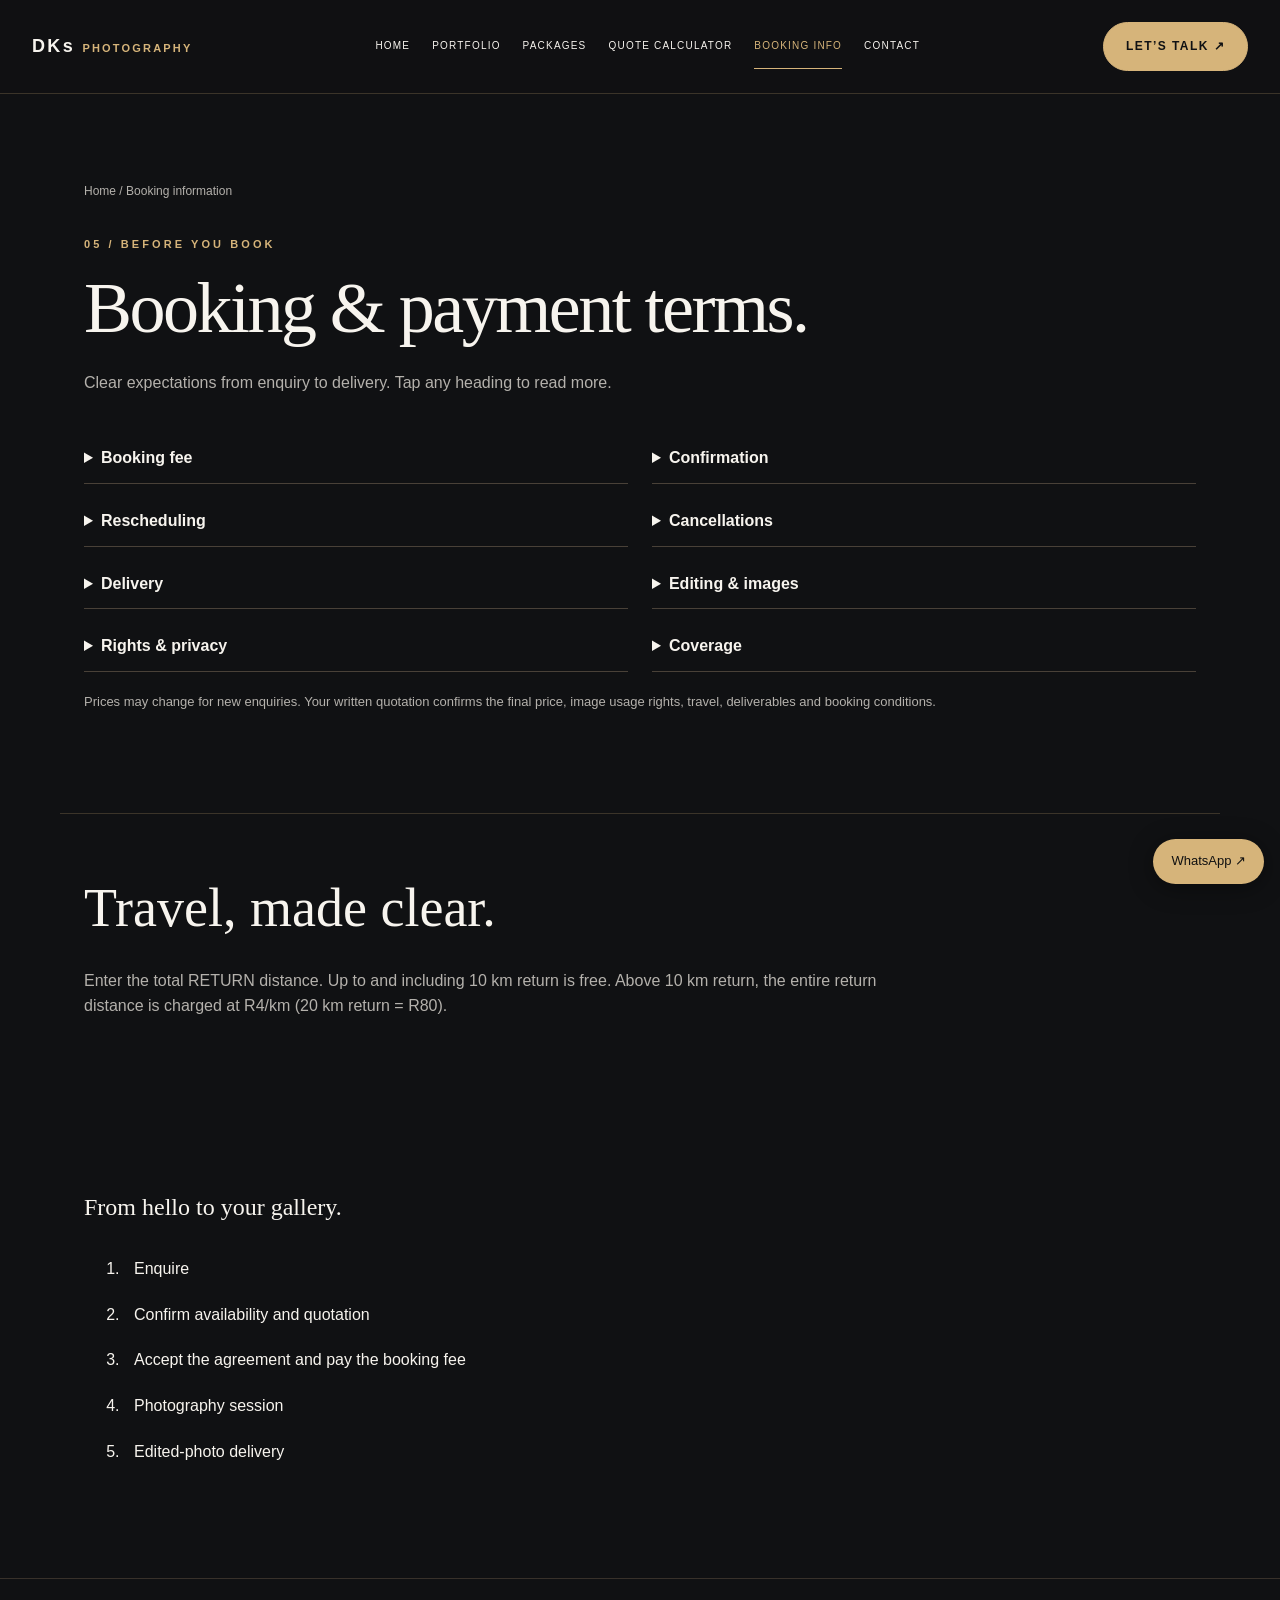
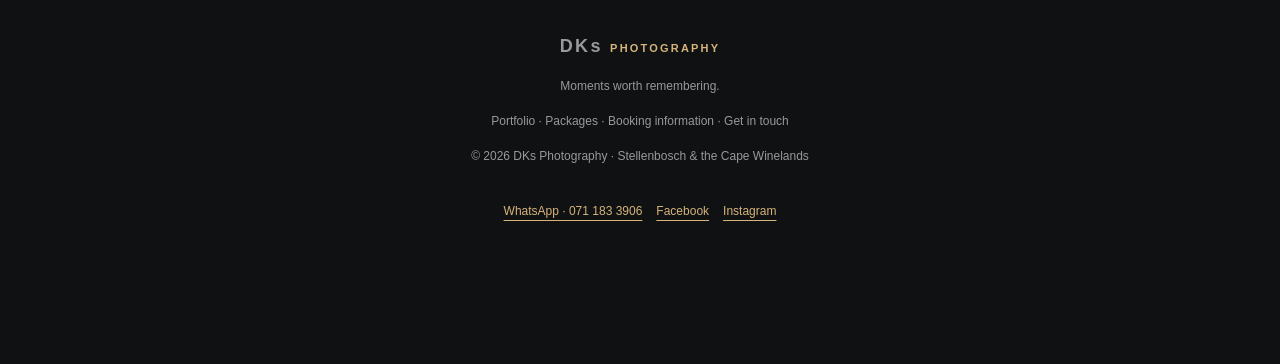
==== booking.html @ ce549bc9 "Refresh package selection and add themed contact calendar" ====
<!doctype html><html lang="en-ZA"><head><meta charset="utf-8"><meta name="viewport" content="width=device-width,initial-scale=1"><meta name="theme-color" content="#101113"><meta name="description" content="DKs Photography booking info — thoughtful event, wedding, portrait and brand photography in Stellenbosch and the Cape Winelands."><title>Booking info | DKs Photography</title><link rel="icon" href="assets/favicon.svg" type="image/svg+xml"><link rel="stylesheet" href="assets/styles.css?v=20261106-calendar"><script src="assets/config.js?v=20261106-calendar" defer></script><script src="assets/site.js?v=20261106-calendar" defer></script><link rel="canonical" href="https://wdominick920-del.github.io/Dks-fotos/booking.html"><meta property="og:url" content="https://wdominick920-del.github.io/Dks-fotos/booking.html"><meta property="og:type" content="website"><meta property="og:title" content="Booking info | DKs Photography"><meta property="og:description" content="DKs Photography booking info — thoughtful event, wedding, portrait and brand photography in Stellenbosch and the Cape Winelands."><meta property="og:image" content="https://wdominick920-del.github.io/Dks-fotos/assets/photo-47668818cc10.jpg"></head><body><a class="skip-link" href="#main">Skip to content</a><header><div class="nav"><a class="logo" href="index.html" aria-label="DKs Photography home">DKs <span>PHOTOGRAPHY</span></a><button aria-label="Toggle main navigation" class="menu-toggle" aria-expanded="false" aria-controls="primary-nav">Menu <span aria-hidden="true">☰</span></button><nav id="primary-nav" aria-label="Main navigation"><a href="index.html">Home</a><a href="portfolio.html">Portfolio</a><a href="packages.html">Packages</a><a href="quote.html">Quote calculator</a><a href="booking.html" aria-current="page">Booking info</a><a href="contact.html">Contact</a></nav><a class="btn nav-cta" href="contact.html">Let’s talk ↗</a></div></header><main id="main"><section class="wrap" data-view="terms" id="terms"><div class="page-breadcrumb"><a href="index.html">Home</a><span> / </span>Booking information</div><div class="section-heading"><div class="eyebrow">05 / Before you book</div><h1>Booking &amp; payment terms.</h1><p>Clear expectations from enquiry to delivery. Tap any heading to read more.</p></div><div class="terms"><details><summary>Booking fee</summary><p>30% reserves your date; the balance is due 48 hours before the session unless agreed otherwise.</p></details><details><summary>Confirmation</summary><p>Your booking is confirmed after the booking fee is received and the written agreement is accepted.</p></details><details><summary>Rescheduling</summary><p>One date change with at least seven days’ notice, subject to availability and unavoidable expenses.</p></details><details><summary>Cancellations</summary><p>Refunds and charges are handled under the agreement and applicable South African consumer law; no blanket non-refundable deposit.</p></details><details><summary>Delivery</summary><p>Standard sessions: approximately 5–7 working days. Weddings: approximately 3–5 weeks. Exact deadlines confirmed in writing.</p></details><details><summary>Editing &amp; images</summary><p>Professional colour/exposure correction and basic retouching included. RAW files and extensive alterations excluded unless agreed.</p></details><details><summary>Rights &amp; privacy</summary><p>Personal clients receive personal-use rights; business usage is limited to the agreed licence. Client images are published only with appropriate permission.</p></details><details><summary>Coverage</summary><p>Event and wedding image quantities are estimates. Overtime, extra locations, permits and special requirements may cost extra.</p></details></div><p class="note">Prices may change for new enquiries. Your written quotation confirms the final price, image usage rights, travel, deliverables and booking conditions.</p></section><section class="wrap travel-policy"><h2>Travel, made clear.</h2><p data-travel-policy>Enter the total RETURN distance. Up to and including 10 km return is free. Above 10 km return, the entire return distance is charged at R4/km (20 km return = R80).</p></section><section class="wrap"><h2>From hello to your gallery.</h2><ol class="booking-steps"><li>Enquire</li><li>Confirm availability and quotation</li><li>Accept the agreement and pay the booking fee</li><li>Photography session</li><li>Edited-photo delivery</li></ol></section></main><footer><a class="logo" href="index.html">DKs <span>PHOTOGRAPHY</span></a><p>Moments worth remembering.</p><div><a href="portfolio.html">Portfolio</a> · <a href="packages.html">Packages</a> · <a href="booking.html">Booking information</a> · <a href="contact.html">Get in touch</a></div><p>© 2026 DKs Photography · Stellenbosch &amp; the Cape Winelands</p><div class="social-links"><a href="https://wa.me/27711833906" target="_blank" rel="noopener noreferrer">WhatsApp · 071 183 3906</a><a href="https://www.facebook.com/profile.php?id=61596305489617" target="_blank" rel="noopener noreferrer">Facebook</a><a href="https://www.instagram.com/dks._.photography/" target="_blank" rel="noopener noreferrer">Instagram</a></div></footer><a class="floating-whatsapp" href="https://wa.me/27711833906?text=Hello%20DKs%20Photography%2C%20I%20would%20like%20to%20enquire%20about%20a%20shoot." target="_blank" rel="noopener noreferrer" aria-label="Prepare an enquiry in WhatsApp">WhatsApp ↗</a></body></html>
---- assets/styles.css ----
:root{--bg:#101113;--panel:#1a1b1e;--gold:#c9a66b;--muted:#aaa9a7;--white:#f7f4ee}*{box-sizing:border-box}html{scroll-behavior:smooth}body{margin:0;background:var(--bg);color:var(--white);font-family:Arial,Helvetica,sans-serif;line-height:1.6}a{color:inherit;text-decoration:none}header{position:sticky;top:0;z-index:9;background:#111113ed;border-bottom:1px solid #3b3429;backdrop-filter:blur(12px)}.nav{max-width:1160px;margin:auto;padding:16px 24px;display:flex;align-items:center;justify-content:space-between;gap:16px}.logo{font-weight:800;letter-spacing:.13em;font-size:19px}.logo span{color:var(--gold)}nav{display:flex;gap:22px;align-items:center}nav a{font-size:12px;text-transform:uppercase;letter-spacing:.12em}nav a:hover,.mini-cta:hover{color:var(--gold)}.btn{display:inline-block;background:var(--gold);color:#101113;padding:12px 22px;border-radius:2px;font-weight:700;font-size:12px;letter-spacing:.12em;text-transform:uppercase}.btn:hover{background:#e5c68e}.hero{min-height:680px;display:flex;align-items:end;background:linear-gradient(90deg,rgba(10,10,11,.94),rgba(10,10,11,.55) 58%,rgba(10,10,11,.14)),url('photo-47668818cc10.jpg') center/cover no-repeat}.hero-inner{max-width:1160px;width:100%;margin:auto;padding:100px 24px 95px}.eyebrow,.section-no{color:var(--gold);font-size:11px;font-weight:700;letter-spacing:.28em;text-transform:uppercase}.hero h1{font-size:clamp(48px,8vw,108px);line-height:.98;letter-spacing:-.045em;margin:20px 0}.hero h1 em{font-style:normal;color:var(--gold)}.hero p{max-width:500px;color:#e1dfda;font-size:17px}.hero-actions{display:flex;gap:12px;flex-wrap:wrap;margin-top:30px}.outline{border:1px solid #c9a66b;color:var(--white);background:transparent}.wrap{max-width:1160px;margin:auto;padding:95px 24px}.section-heading{max-width:750px;margin-bottom:38px}.section-heading h2{font-size:clamp(32px,5vw,58px);line-height:1.12;letter-spacing:-.03em;margin:12px 0}.section-heading p,.lead{color:var(--muted)}.about{display:grid;grid-template-columns:1fr 1fr;gap:50px;align-items:center}.about img{width:100%;height:430px;object-fit:cover}.photo-grid{display:grid;grid-template-columns:repeat(3,1fr);gap:18px}.photo{margin:0;position:relative;overflow:hidden;background:#222}.photo img{width:100%;height:300px;object-fit:cover;display:block;transition:transform .3s}.photo:hover img{transform:scale(1.035)}.photo figcaption{font-size:11px;letter-spacing:.13em;color:var(--gold);text-transform:uppercase;padding:12px 0}.photo-0{grid-column:span 2}.photo-0 img{height:420px}.photo-1 img{height:420px}.pricing-area{background:#171719}.pricing-grid{display:grid;grid-template-columns:repeat(2,minmax(0,1fr));gap:22px}.pricing-card{background:#101113;border:1px solid #3d372f;padding:30px;scroll-margin-top:100px}.pricing-card h3{font-size:25px;margin:10px 0}.pricing-card>p{color:var(--muted);font-size:14px;min-height:48px}.package{border-top:1px solid #353331;padding:13px 0;display:flex;align-items:center;justify-content:space-between;gap:14px}.package strong{font-size:14px}.package small{display:block;color:var(--muted);font-size:12px}.package span{color:var(--gold);font-weight:700;white-space:nowrap}.mini-cta{display:inline-block;margin-top:15px;color:var(--white);font-size:12px;text-transform:uppercase;letter-spacing:.12em}.addon-grid{display:grid;grid-template-columns:1fr 1fr;gap:0 32px}.addon{padding:15px 0;border-bottom:1px solid #393632;display:flex;justify-content:space-between;gap:15px}.addon b{color:var(--gold);white-space:nowrap}.note{color:var(--muted);font-size:13px;margin-top:20px}.terms{display:grid;grid-template-columns:1fr 1fr;gap:12px 24px}details{border-bottom:1px solid #494138;padding:12px 0}summary{cursor:pointer;font-weight:700}details p{color:var(--muted);font-size:14px;margin:12px 0}.contact{background:linear-gradient(130deg,#242018,#111113);border-top:1px solid #4c402f;text-align:center}.contact h2{font-size:clamp(36px,6vw,70px);line-height:1.1}.contact-links{display:flex;justify-content:center;gap:14px;flex-wrap:wrap;margin-top:28px}footer{border-top:1px solid #38312a;padding:24px;text-align:center;color:#999;font-size:12px}.quicknav{display:flex;flex-wrap:wrap;gap:10px;margin:20px 0 34px}.quicknav a{border:1px solid #5a4b37;color:#ded4c4;font-size:12px;padding:8px 12px}.quicknav a:hover{background:#4b3922}@media(max-width:750px){.nav{padding:12px 16px}.nav nav{gap:12px}.nav nav a:nth-child(2){display:none}.nav .btn{padding:10px;font-size:10px}.hero{min-height:570px;background-position:60% center}.hero-inner{padding:70px 20px}.wrap{padding:65px 20px}.about,.pricing-grid,.terms,.addon-grid{grid-template-columns:1fr}.about img{height:300px}.photo-grid{grid-template-columns:1fr 1fr;gap:10px}.photo-0{grid-column:span 2}.photo img,.photo-0 img,.photo-1 img{height:230px}.pricing-card{padding:22px}.package strong{font-size:13px}.package small{font-size:11px}}@media print{header,.hero-actions,.quicknav,.mini-cta{display:none}body{background:white;color:black}.pricing-card{break-inside:avoid;border:1px solid #ccc}.pricing-area{background:white}.package span{color:#85622b}}

.quote-panel{background:#1a1b1e;border:1px solid #574831;border-radius:10px;padding:clamp(18px,4vw,36px);margin:20px 0}.quote-grid{display:grid;grid-template-columns:repeat(2,minmax(0,1fr));gap:18px}.quote-field{display:flex;flex-direction:column;gap:7px}.quote-field label{font-size:12px;letter-spacing:.08em;text-transform:uppercase;color:#d8c39e}.quote-field select,.quote-field input{width:100%;padding:13px;background:#101113;border:1px solid #64563f;border-radius:5px;color:#fff;font:inherit}.quote-field select:focus,.quote-field input:focus{outline:2px solid #c9a66b}.quote-field option{background:#101113}.quote-field small{color:#aaa9a7}.quote-full{grid-column:1/-1}.quote-checks{display:grid;grid-template-columns:repeat(2,minmax(0,1fr));gap:12px}.quote-checks label{display:flex;align-items:center;gap:9px;color:#eee;font-size:14px}.quote-checks input{accent-color:#c9a66b}.quote-result{border-top:1px solid #574831;margin-top:24px;padding-top:20px}.quote-line{display:flex;justify-content:space-between;gap:15px;margin:8px 0}.quote-total{display:flex;justify-content:space-between;gap:15px;font-size:clamp(22px,4vw,32px);color:#c9a66b;font-weight:800;border-top:1px solid #574831;padding-top:15px;margin-top:15px}.quote-actions{display:flex;gap:12px;flex-wrap:wrap;margin-top:18px}.quote-actions button{cursor:pointer;border:1px solid #c9a66b;padding:12px 20px;background:#c9a66b;color:#111;font-weight:700}.quote-actions button.secondary{background:transparent;color:#c9a66b}.quote-disclaimer{font-size:12px;color:#aaa9a7;margin-top:14px}@media(max-width:650px){.quote-grid,.quote-checks{grid-template-columns:1fr}}

/* Refined quote builder */
.quote-panel{background:transparent;border:0;padding:0;max-width:none}.quote-intro{margin-bottom:24px}.quote-intro h3{font-size:clamp(23px,3vw,34px);margin:5px 0}.quote-intro p{color:var(--muted);margin:0}.step-label{color:var(--gold);font-size:11px;font-weight:700;letter-spacing:.19em}.quote-modern{display:grid;grid-template-columns:minmax(0,1.35fr) minmax(300px,.85fr);gap:24px;align-items:start}.quote-controls{display:grid;gap:18px}.quote-step,.quote-summary{border:1px solid #49402f;background:#1a1b1e;border-radius:16px;padding:25px}.step-heading{display:flex;gap:15px;align-items:flex-start;margin-bottom:20px}.step-num{display:grid;place-items:center;background:#332b20;border:1px solid #756044;color:#e6c58b;border-radius:50%;width:37px;height:37px;flex-shrink:0;font-weight:700;font-size:13px}.step-heading h3,.summary-head h3{font-size:20px;margin:0 0 3px}.step-heading p,.summary-head p{color:var(--muted);font-size:13px;margin:0}.quote-step .quote-field{margin:0 0 15px}.quote-step .quote-field:last-child{margin-bottom:0}.quote-field label{display:block;font-weight:600;font-size:13px;margin-bottom:7px}.quote-step select,.quote-step input[type=number]{width:100%;min-height:48px;border:1px solid #625540;border-radius:9px;background:#101113;color:#f7f4ee;padding:12px 14px;font:inherit}.quote-step select:focus,.quote-step input:focus{outline:2px solid var(--gold);outline-offset:2px}.package-detail{padding:12px 15px;background:#26241f;border-radius:9px;color:#dfd2bb;font-size:13px}.quote-checks{display:grid;gap:10px;margin-top:10px}.quote-checks label{display:flex;gap:12px;align-items:center;background:#242426;border:1px solid #393735;border-radius:10px;padding:12px;cursor:pointer}.quote-checks input{accent-color:#c9a66b;width:18px;height:18px;flex-shrink:0}.quote-checks b{display:block;font-size:13px;font-weight:600}.quote-checks small{display:block;color:#c9a66b;font-size:12px}.distance-input{position:relative}.distance-input input{padding-right:95px!important}.distance-input span{position:absolute;right:14px;top:50%;transform:translateY(-50%);font-size:12px;color:#d1c2aa}.quote-field small{display:block;color:var(--muted);font-size:12px;margin-top:8px}.travel-preview{display:flex;justify-content:space-between;gap:12px;padding:14px;border:1px solid #4b422f;background:#25231e;border-radius:10px}.travel-preview strong{color:#e6c58b}.quote-summary{position:sticky;top:90px}.summary-head{margin-bottom:20px}.quote-summary #qbreakdown{border-bottom:1px solid #4a4236;padding-bottom:14px}.quote-summary .quote-line{display:flex;justify-content:space-between;gap:12px;align-items:baseline;padding:9px 0;font-size:13px}.quote-summary .quote-line span{color:#d0cbc3}.quote-summary .quote-line strong{white-space:nowrap}.quote-summary .quote-total{display:flex;align-items:center;justify-content:space-between;gap:10px;padding:19px 0 12px;border-bottom:1px solid #4a4236}.quote-total strong{color:#e6c58b;font-size:25px}.quote-actions{display:grid;gap:10px;margin-top:22px}.quote-actions button{width:100%;min-height:44px;border-radius:8px;cursor:pointer}.quote-disclaimer{font-size:11px;color:var(--muted);line-height:1.6;margin-top:16px}#calculator [hidden]{display:none!important}@media(max-width:850px){.quote-modern{grid-template-columns:1fr}.quote-summary{position:static}.quote-step,.quote-summary{padding:19px}}@media(max-width:480px){.quote-total strong{font-size:21px}}
/* Shared multi-page design */
:root{--gold:#d6b47a;--muted:#b4b1ac}body{font-family:Arial,Helvetica,sans-serif}h1,h2{font-family:Georgia,'Times New Roman',serif;font-weight:400}.section-heading h1,.contact-page h1{font-size:clamp(40px,6vw,72px);line-height:1.08;letter-spacing:-.035em;margin:16px 0 22px}a,button,input,select,textarea{touch-action:manipulation}a:focus-visible,button:focus-visible,summary:focus-visible{outline:2px solid var(--gold);outline-offset:6px}.nav{max-width:1360px;padding:22px 32px}.logo{font-size:18px;white-space:nowrap}.logo span{font-size:11px;letter-spacing:.2em}nav{gap:22px}nav a{font-size:10px;padding:9px 0;border-bottom:1px solid transparent}nav a[aria-current=page]{color:var(--gold);border-color:var(--gold)}.btn{border:1px solid var(--gold);border-radius:4px;padding:14px 22px;cursor:pointer;transition:background .2s,transform .2s}.btn:hover{transform:translateY(-2px)}.hero{min-height:710px}.hero h1{font-weight:400;line-height:1.04;font-size:clamp(54px,8vw,108px)}.hero h1 em{font-style:italic}.hero p{line-height:1.8}.wrap{padding-top:88px;padding-bottom:88px}.about h2,.landing-links h2{font-size:clamp(32px,4vw,48px);line-height:1.15}.about img{border-radius:4px}.landing-grid{display:grid;grid-template-columns:repeat(3,1fr);gap:18px;margin-top:32px}.landing-card{display:flex;flex-direction:column;padding:28px;background:#191a1c;border:1px solid #3d372e;border-radius:6px;min-height:220px;transition:border-color .2s,transform .2s}.landing-card:hover{border-color:var(--gold);transform:translateY(-4px)}.landing-card h3{font-size:21px;font-weight:400}.landing-card p{color:var(--muted);font-size:14px}.card-arrow{margin-top:auto}.card-number,.card-arrow{color:var(--gold);font-size:12px}.landing-links>p{color:var(--muted)}.page-breadcrumb{max-width:1112px;margin:auto;padding:26px 24px 0;color:var(--muted);font-size:12px}.wrap>.page-breadcrumb{padding:0;margin-bottom:35px}.pricing-card{border-radius:6px}.photo{background:transparent}.photo img{border-radius:4px}.photo figcaption{padding:16px 0 24px}.contact-layout{display:grid;grid-template-columns:.8fr 1.2fr;gap:70px}.contact-details h2{font-size:36px;line-height:1.2;margin-top:0}.contact-details p{color:var(--muted)}.contact-details>a{display:block;color:var(--gold);margin:20px 0;overflow-wrap:anywhere}.contact-details img{width:100%;height:240px;object-fit:cover;border-radius:5px;margin-top:20px}.form-grid{display:grid;grid-template-columns:1fr 1fr;gap:22px}.full{grid-column:1/-1}form label{display:block;font-size:13px;margin-bottom:9px;color:#e8dfd0}form input,form select,form textarea{width:100%;padding:14px;background:#191a1d;color:var(--white);border:1px solid #51493d;border-radius:5px;font:inherit}form textarea{resize:vertical;min-height:150px}form input:focus,form select:focus,form textarea:focus{outline:2px solid var(--gold);outline-offset:2px}.consent{display:flex;gap:12px;align-items:flex-start;margin:25px 0;color:var(--muted);line-height:1.6}.consent input{width:18px;height:18px;flex-shrink:0;accent-color:var(--gold);margin:3px 0}#form-status,#email-fallback{color:var(--gold)}footer{padding:50px 24px;line-height:1.9}footer a:hover{color:var(--gold)}.skip-link{position:fixed;top:-100px;left:16px;background:var(--gold);color:#111;padding:12px;z-index:99}.skip-link:focus{top:12px}.menu-toggle{display:none}html{scroll-padding-top:110px}.quote-summary{top:115px}
@media(max-width:1000px){.nav{padding:18px 24px;flex-wrap:wrap}.menu-toggle{display:block;margin-left:auto;background:transparent;color:var(--white);border:1px solid #625540;padding:10px 14px;border-radius:4px;font:inherit}.nav-cta{display:none}#primary-nav{display:flex;width:100%;order:3;flex-wrap:wrap;padding-top:12px;gap:12px 24px}body.has-js #primary-nav{display:none}body.has-js #primary-nav.is-open{display:flex}.nav nav a:nth-child(2){display:block}.nav nav a{font-size:12px}.contact-layout{gap:32px}.landing-grid{grid-template-columns:repeat(2,1fr)}}
@media(max-width:650px){.wrap{padding:55px 22px}.hero{min-height:620px}.hero-inner{padding:85px 22px}.hero h1{font-size:62px}.landing-grid,.contact-layout,.form-grid{grid-template-columns:1fr}.full{grid-column:auto}.contact-details img{height:220px}.contact-layout{gap:38px}.logo{font-size:17px}.logo span{font-size:9px}.nav{padding:15px 20px}.photo-grid{grid-template-columns:1fr}.photo-0{grid-column:auto}.photo img,.photo-0 img,.photo-1 img{height:310px}.quote-summary{position:static}.hero-actions .btn{padding:13px 16px}.package{align-items:flex-start}.package small{max-width:200px}.contact-page h1{font-size:52px}}
@media(prefers-reduced-motion:reduce){html{scroll-behavior:auto}*,*::before,*::after{transition:none!important}}
/* Client feedback, expanded portfolio and accessible handoffs */
[hidden]{display:none!important}.behind-lens{border-bottom:1px solid #51442f}.behind-lens h2,.review-invite h2,.travel-policy h2{font-size:clamp(32px,5vw,54px);margin:16px 0}.intro-copy{max-width:790px;font-size:18px;line-height:1.9;color:#d5d0c7}.action-row,.social-links{display:flex;flex-wrap:wrap;gap:14px;align-items:center;margin-top:22px}.social-links{justify-content:center}.contact-details .social-links{justify-content:flex-start}.social-links a,.package-enquiry,#quote-drafts a{display:inline-flex;align-items:center;min-height:44px;color:var(--gold);text-decoration:underline;text-underline-offset:5px}.floating-whatsapp{position:fixed;bottom:16px;right:16px;z-index:8;background:#d6b47a;color:#111;padding:12px 18px;border-radius:30px;font-size:13px;box-shadow:0 4px 24px #0006}body{padding-bottom:80px}footer{padding-bottom:50px}.featured-grid{display:grid;grid-template-columns:repeat(3,minmax(0,1fr));gap:20px}.featured-grid .photo{grid-column:auto}.featured-grid img{height:260px;width:100%;object-fit:cover}.photo-open{display:block;width:100%;padding:0;border:0;background:transparent;cursor:zoom-in;color:inherit}.photo-viewer{width:min(1100px,94vw);max-height:94dvh;background:#171719;color:var(--white);border:1px solid #8c734c;border-radius:10px;padding:20px}.photo-viewer::backdrop{background:#000d}.photo-viewer img{display:block;width:100%;height:65dvh;object-fit:contain;margin-top:12px}.photo-viewer button{min-height:44px;background:#d6b47a;color:#111;border:0;border-radius:4px;padding:10px 18px;font:inherit;cursor:pointer}.photo-viewer p{margin:12px 0}.rating{padding:20px;border:1px solid #625540;margin:24px 0;display:flex;flex-wrap:wrap;gap:16px}.rating legend{padding:0 8px}.rating label{display:flex;align-items:center;gap:8px;min-height:44px;margin:0}.rating input{width:20px;height:20px;accent-color:var(--gold)}.rating label span[aria-hidden]{color:var(--gold)}.review-page form{max-width:850px}.review-page input:disabled{opacity:.5}form input,form select,form textarea{font-size:16px;min-width:0}form label{line-height:1.6}.package-enquiry{font-size:13px}.package{flex-wrap:wrap}.booking-steps li{padding:10px}.travel-policy{padding-top:35px;padding-bottom:45px;border-top:1px solid #3b3429}.travel-policy p{max-width:800px;color:var(--muted)}#quote-drafts a{display:block}nav a{min-height:44px;display:inline-flex;align-items:center}.photo-viewer:focus-visible{outline:2px solid var(--gold)}
@media(max-width:650px){.featured-grid{grid-template-columns:1fr}.featured-grid img{height:auto;max-height:320px}.intro-copy{font-size:16px}.rating{display:grid;gap:5px}.photo-viewer{padding:12px}.photo-viewer img{height:55dvh}.action-row .btn{max-width:100%;white-space:normal}.quote-total{flex-wrap:wrap}.form-grid>*{min-width:0}.hero h1{font-size:clamp(42px,12vw,62px)}.floating-whatsapp{bottom:12px;right:12px}}
/* On narrow screens the shortcut stays in the document flow, clear of content. */
@media(max-width:1279px){.floating-whatsapp{position:static;display:table;width:max-content;margin:16px 16px 16px auto}body{padding-bottom:0}}

.behind-lens h1{font-size:clamp(40px,6vw,72px);line-height:1.08;margin:16px 0 30px}

.personal-instagram{max-width:790px;margin-top:28px;color:var(--muted);line-height:1.8}.personal-instagram a{color:var(--gold);text-decoration:underline;text-underline-offset:4px;display:inline-block;min-height:44px;padding:8px 0;overflow-wrap:anywhere}.sr-only{position:absolute;width:1px;height:1px;padding:0;margin:-1px;overflow:hidden;clip:rect(0,0,0,0);white-space:nowrap;border:0}
/* One place to compare packages and customise an estimate. */
#calculator .section-heading{max-width:850px}#calculator .quote-modern{grid-template-columns:minmax(0,1.6fr) minmax(310px,1fr);gap:28px}#calculator .quote-step{padding:28px}.package-picker{display:grid;grid-template-columns:repeat(2,minmax(0,1fr));gap:14px;margin:22px 0}.package-option{display:flex;flex-direction:column;align-items:flex-start;text-align:left;gap:10px;border:1px solid #5b5142;border-radius:12px;padding:22px 18px;background:#131416;color:var(--white);cursor:pointer;font:inherit;min-height:210px;transition:border-color .15s,background .15s}.package-option:hover{border-color:var(--gold);background:#24211c}.package-option[aria-pressed=true]{border:2px solid var(--gold);padding:21px 17px;background:linear-gradient(140deg,#30291f,#1c1b19)}.package-name{font-size:17px;font-weight:600}.package-price{font-family:Georgia,serif;font-size:29px;font-weight:400;color:var(--gold)}.package-coverage{font-size:13px;line-height:1.6;color:#c6c1b7}.package-select-label{margin-top:auto;font-size:12px;letter-spacing:.03em;color:var(--gold);padding-top:9px}.service-description{color:var(--muted);font-size:14px;line-height:1.7;margin:12px 0 0}.has-js .package-select{display:none}.quote-actions>a.btn{text-align:center;line-height:1.6;text-decoration:none;white-space:normal}#quote-drafts{display:grid;gap:8px}#quote-drafts a{white-space:normal;line-height:1.6}.enquiry-estimate{padding:24px;border:1px solid #77603f;border-radius:12px;background:#211e19;margin-bottom:28px}.enquiry-estimate h2{font-size:28px;line-height:1.2;margin:12px 0 20px}.enquiry-estimate textarea{background:#141516;line-height:1.75;font-size:14px;min-height:260px}.enquiry-estimate a{display:inline-flex;align-items:center;min-height:44px;margin-top:12px;color:var(--gold);text-decoration:underline}.enquiry-estimate label{font-size:13px}#qcategory{font-size:16px}#calculator .quote-summary{top:115px}.quote-summary .summary-head h3{font-family:Georgia,serif;font-weight:400;font-size:28px}.package-option:focus-visible{outline:3px solid #fff;outline-offset:4px}
@media(max-width:1000px){#calculator .quote-modern{grid-template-columns:1fr}#calculator .quote-summary{position:static}#calculator .quote-step{padding:22px}.package-picker{grid-template-columns:repeat(2,minmax(0,1fr))}}
@media(max-width:430px){.package-picker{grid-template-columns:1fr}.package-option{min-height:185px}.package-price{font-size:32px}#calculator .quote-step{padding:18px}.enquiry-estimate{padding:18px}.enquiry-estimate textarea{font-size:16px}.quote-summary .quote-total{font-size:23px}}

.enquiry-estimate textarea{font-size:16px}#service:disabled{opacity:1;color:var(--white);background:#25221d;cursor:default}

.builder-step-link{display:inline-flex;min-height:44px;align-items:center;margin-top:16px;color:var(--gold);font-size:13px;text-decoration:underline;text-underline-offset:4px}
/* Softer, separate package catalogue and quote studio. */
.btn{border-radius:999px}.pricing-card,.quote-step,.quote-summary{border-radius:26px!important}.pricing-card{background:linear-gradient(145deg,#1d1d1f,#151517);border-color:#514534;padding:32px}.catalogue-services{gap:28px}.catalogue-package{background:#141517;border:1px solid #403a31;border-radius:18px;padding:18px;margin:14px 0}.catalogue-package .package{border:0;padding:0 0 16px}.catalogue-package .btn{font-size:10px;padding:10px 16px;min-height:42px;letter-spacing:.07em}.quicknav{gap:10px}.quicknav a{border-radius:999px;padding:12px 18px;min-height:44px;background:#211e19;border-color:#5c4c35}.quicknav a:hover{background:#423421}.pricing-card h3{font-family:Georgia,serif;font-weight:400;font-size:29px}.pricing-card>p{line-height:1.8}.pricing-area{background:radial-gradient(ellipse at top,#29221944,transparent 65%),#101113}.quote-step,.quote-summary{box-shadow:0 16px 50px #0002}#calculator .quote-step{background:linear-gradient(145deg,#202022,#18191b)}.package-option{border-radius:20px;background:#151618;min-height:195px}.package-option[aria-pressed=true]{background:linear-gradient(135deg,#3a3022,#211f1c);box-shadow:0 0 0 3px #d6b47a0a}.choice-group{border:0;padding:0;margin:0;min-width:0;display:flex;flex-wrap:wrap;gap:10px}.choice-group legend{font-size:13px;color:#e0c695;font-weight:600;margin-bottom:14px}.choice-pill{display:flex;align-items:center;gap:9px;padding:13px 16px;border:1px solid #514b40;border-radius:999px;background:#151618;color:#d4cec3;min-height:48px;font-size:14px!important;line-height:1.5;cursor:pointer;margin:0!important;transition:background .18s,border-color .18s,box-shadow .18s}.choice-pill input{width:17px!important;height:17px;min-height:0;padding:0;flex-shrink:0;accent-color:var(--gold);margin:0}.choice-pill.is-selected{border-color:var(--gold);background:#3a3022;color:#f7e4c5;box-shadow:0 0 0 2px #d6b47a12}.choice-pill:focus-within{outline:2px solid #f3dfb5;outline-offset:3px}.choice-pill:hover{border-color:#bc995e;background:#29251e}.service-choices{gap:10px;margin:8px 0 14px}.service-choices .choice-pill{border-radius:18px;flex:1 1 145px}.extra-choices .choice-pill{font-size:13px!important}.quote-step select,.quote-step input[type=number],.package-detail,.travel-preview{border-radius:16px!important}.quote-checks label{border-radius:18px;border-color:#4f483c;padding:16px}.quote-checks label:has(input:checked){border-color:var(--gold);background:#30291f}.quote-actions button,.quote-actions>a{border-radius:999px!important;min-height:48px}.quote-actions button{padding:13px 18px}.enquiry-estimate{border-radius:24px}.enquiry-estimate textarea{border-radius:16px}form input,form select,form textarea{border-radius:14px}.package-picker{margin-top:22px}.service-description{margin-top:18px}
@media(max-width:650px){.catalogue-services{grid-template-columns:1fr}.pricing-card{padding:24px}.catalogue-package{padding:16px}.service-choices .choice-pill{flex:1 1 120px;font-size:13px!important;padding:12px}.extra-choices .choice-pill{flex:1 1 120px;border-radius:16px}.quote-step,.quote-summary{border-radius:24px!important}.package-option{min-height:180px}.quicknav{gap:8px}.quicknav a{padding:10px 14px}.catalogue-package .package strong{font-size:15px}.catalogue-package .package small{font-size:12px}}
@media(prefers-reduced-motion:reduce){.choice-pill{transition:none}}
.quote-step .choice-pill{display:flex;align-items:center;text-transform:none;letter-spacing:normal;font-weight:400;line-height:1.5;margin:0!important}.quote-step .choice-pill span{min-width:0}.quote-step .choice-pill input{display:block;margin:0;appearance:auto;background:transparent;border:0;box-shadow:none;padding:0}.catalogue-services{align-items:start}
/* A themed calendar with a native date-input fallback. */
input[type=date]{color-scheme:dark}.date-trigger{width:100%;display:flex;align-items:center;justify-content:space-between;gap:14px;padding:14px 16px;min-height:52px;border:1px solid #51493d;border-radius:16px;background:#191a1d;color:var(--white);font:inherit;font-size:16px;text-align:left;cursor:pointer}.date-trigger>span:last-child{color:var(--gold);font-size:24px}.date-trigger:hover{border-color:var(--gold)}.calendar-dialog{width:min(420px,calc(100vw - 28px));max-height:calc(100dvh - 28px);overflow:auto;padding:26px;border:1px solid #826a44;border-radius:28px;background:linear-gradient(145deg,#25221c,#161719 70%);color:var(--white);box-shadow:0 30px 100px #0008}.calendar-dialog::backdrop{background:#000b;backdrop-filter:blur(5px)}.calendar-top{display:flex;align-items:start;justify-content:space-between;gap:12px}.calendar-top h2{font-size:30px;line-height:1.2;margin:10px 0 22px}.calendar-dialog button{cursor:pointer;font:inherit}.calendar-close,.calendar-nav button{display:grid;place-items:center;border:1px solid #63543e;background:#28241e;color:var(--gold);width:44px;height:44px;flex-shrink:0;border-radius:50%;font-size:25px!important}.calendar-nav{display:flex;align-items:center;justify-content:space-between;gap:12px;margin-bottom:18px}.calendar-nav p{font-size:17px;font-weight:600;text-align:center;margin:0}.calendar-row{display:grid;grid-template-columns:repeat(7,minmax(0,1fr));gap:4px;margin-bottom:4px}.calendar-row>[role=columnheader]{text-align:center;font-size:11px;color:#d5bb91;padding:10px 0}.calendar-row button{width:100%;aspect-ratio:1;min-height:40px;border:1px solid transparent;border-radius:50%;background:transparent;color:#eee6d9;font-size:15px}.calendar-row button:hover{border-color:var(--gold);background:#433724}.calendar-row button.is-today{border-color:#a58a5e}.calendar-row button.is-selected{background:var(--gold);color:#151515;font-weight:700}.calendar-dialog button:focus-visible,.date-trigger:focus-visible{outline:2px solid #f3dab0;outline-offset:3px}.calendar-dialog #calendar-help{color:var(--muted);font-size:12px;line-height:1.7;margin:18px 0}.calendar-actions{display:flex;flex-wrap:wrap;gap:8px;justify-content:space-between;border-top:1px solid #514332;padding-top:18px}.calendar-actions button{min-height:44px;padding:10px 13px;background:#27231d;color:var(--gold);border:1px solid #63543e;border-radius:999px;font-size:13px}@media(max-width:390px){.calendar-dialog{padding:18px}.calendar-row{gap:2px}.calendar-row button{min-height:38px}.calendar-actions button{padding:10px;font-size:12px}}@media(prefers-reduced-motion:reduce){.calendar-dialog::backdrop{backdrop-filter:none}}
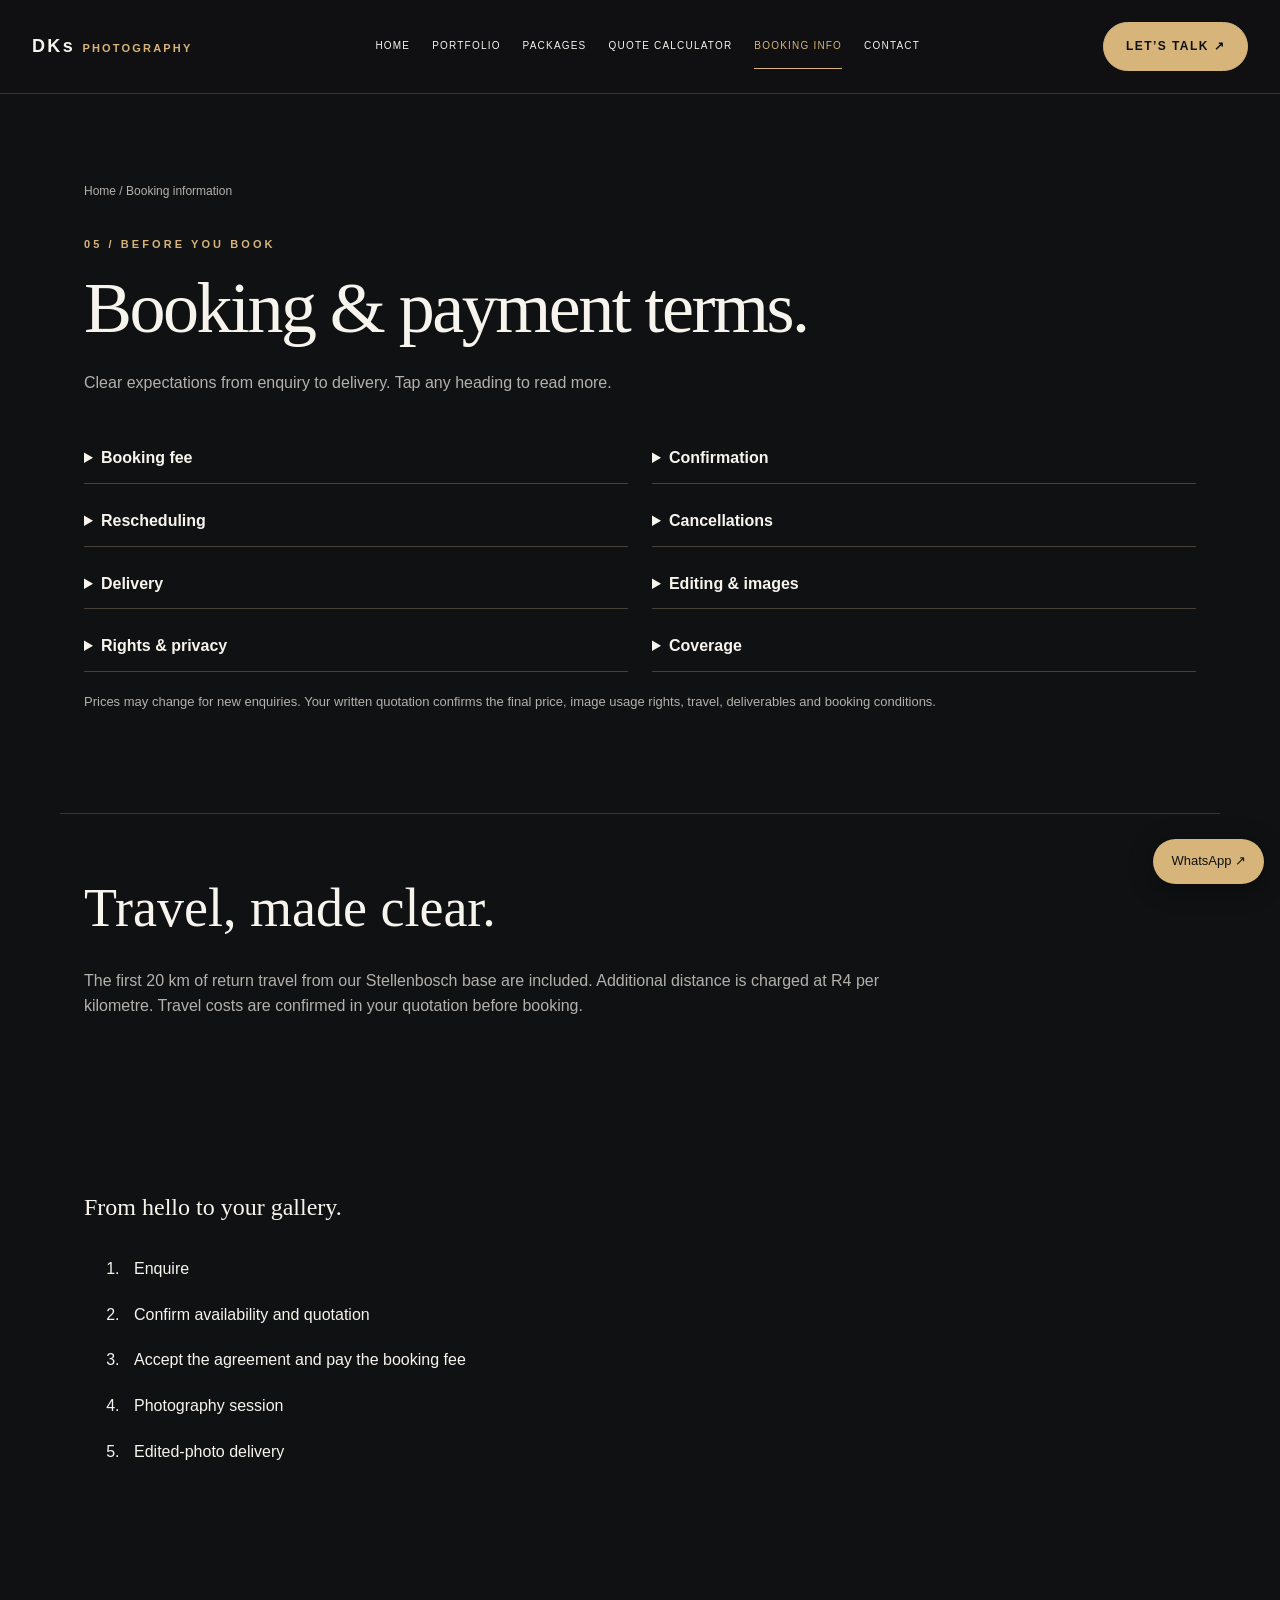
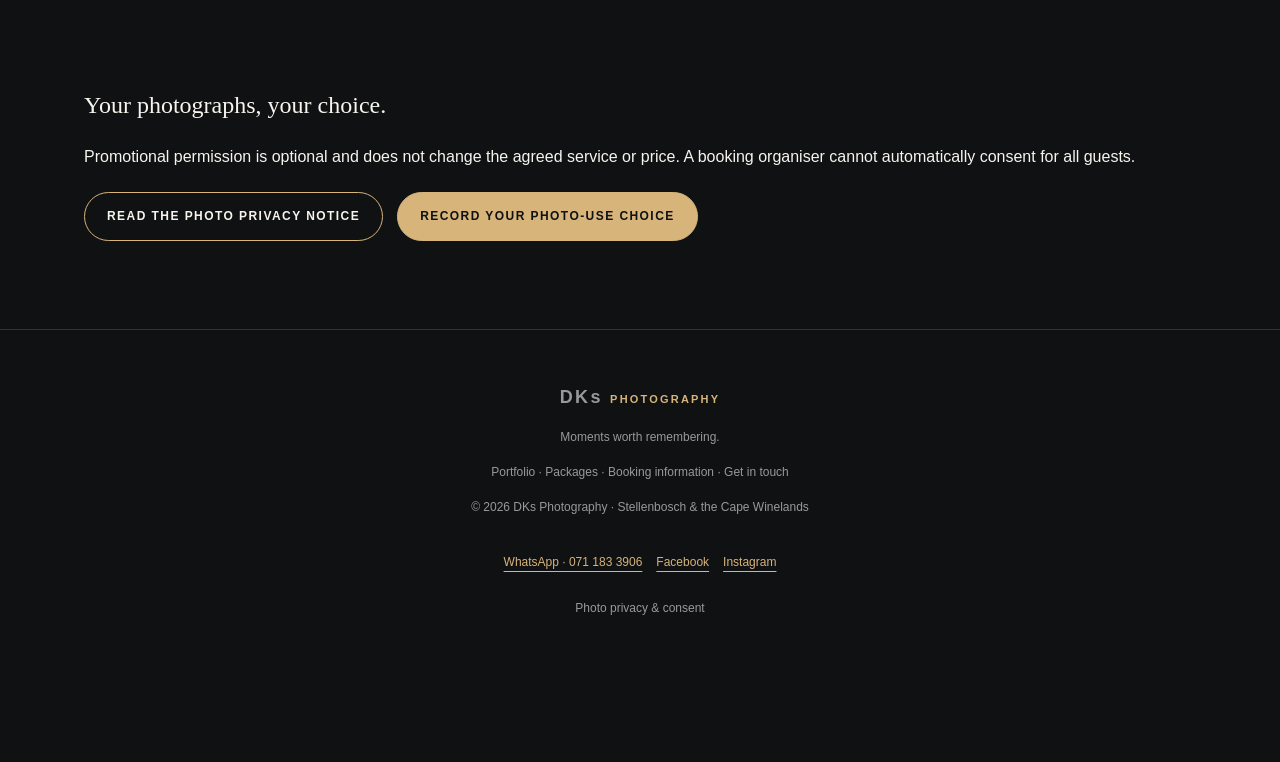
==== commit 0bc43868: "Update return travel pricing and add photo privacy choices" ====
--- a/booking.html
+++ b/booking.html
@@ -1 +1 @@
-<!doctype html><html lang="en-ZA"><head><meta charset="utf-8"><meta name="viewport" content="width=device-width,initial-scale=1"><meta name="theme-color" content="#101113"><meta name="description" content="DKs Photography booking info — thoughtful event, wedding, portrait and brand photography in Stellenbosch and the Cape Winelands."><title>Booking info | DKs Photography</title><link rel="icon" href="assets/favicon.svg" type="image/svg+xml"><link rel="stylesheet" href="assets/styles.css?v=20261106-calendar"><script src="assets/config.js?v=20261106-calendar" defer></script><script src="assets/site.js?v=20261106-calendar" defer></script><link rel="canonical" href="https://wdominick920-del.github.io/Dks-fotos/booking.html"><meta property="og:url" content="https://wdominick920-del.github.io/Dks-fotos/booking.html"><meta property="og:type" content="website"><meta property="og:title" content="Booking info | DKs Photography"><meta property="og:description" content="DKs Photography booking info — thoughtful event, wedding, portrait and brand photography in Stellenbosch and the Cape Winelands."><meta property="og:image" content="https://wdominick920-del.github.io/Dks-fotos/assets/photo-47668818cc10.jpg"></head><body><a class="skip-link" href="#main">Skip to content</a><header><div class="nav"><a class="logo" href="index.html" aria-label="DKs Photography home">DKs <span>PHOTOGRAPHY</span></a><button aria-label="Toggle main navigation" class="menu-toggle" aria-expanded="false" aria-controls="primary-nav">Menu <span aria-hidden="true">☰</span></button><nav id="primary-nav" aria-label="Main navigation"><a href="index.html">Home</a><a href="portfolio.html">Portfolio</a><a href="packages.html">Packages</a><a href="quote.html">Quote calculator</a><a href="booking.html" aria-current="page">Booking info</a><a href="contact.html">Contact</a></nav><a class="btn nav-cta" href="contact.html">Let’s talk ↗</a></div></header><main id="main"><section class="wrap" data-view="terms" id="terms"><div class="page-breadcrumb"><a href="index.html">Home</a><span> / </span>Booking information</div><div class="section-heading"><div class="eyebrow">05 / Before you book</div><h1>Booking &amp; payment terms.</h1><p>Clear expectations from enquiry to delivery. Tap any heading to read more.</p></div><div class="terms"><details><summary>Booking fee</summary><p>30% reserves your date; the balance is due 48 hours before the session unless agreed otherwise.</p></details><details><summary>Confirmation</summary><p>Your booking is confirmed after the booking fee is received and the written agreement is accepted.</p></details><details><summary>Rescheduling</summary><p>One date change with at least seven days’ notice, subject to availability and unavoidable expenses.</p></details><details><summary>Cancellations</summary><p>Refunds and charges are handled under the agreement and applicable South African consumer law; no blanket non-refundable deposit.</p></details><details><summary>Delivery</summary><p>Standard sessions: approximately 5–7 working days. Weddings: approximately 3–5 weeks. Exact deadlines confirmed in writing.</p></details><details><summary>Editing &amp; images</summary><p>Professional colour/exposure correction and basic retouching included. RAW files and extensive alterations excluded unless agreed.</p></details><details><summary>Rights &amp; privacy</summary><p>Personal clients receive personal-use rights; business usage is limited to the agreed licence. Client images are published only with appropriate permission.</p></details><details><summary>Coverage</summary><p>Event and wedding image quantities are estimates. Overtime, extra locations, permits and special requirements may cost extra.</p></details></div><p class="note">Prices may change for new enquiries. Your written quotation confirms the final price, image usage rights, travel, deliverables and booking conditions.</p></section><section class="wrap travel-policy"><h2>Travel, made clear.</h2><p data-travel-policy>Enter the total RETURN distance. Up to and including 10 km return is free. Above 10 km return, the entire return distance is charged at R4/km (20 km return = R80).</p></section><section class="wrap"><h2>From hello to your gallery.</h2><ol class="booking-steps"><li>Enquire</li><li>Confirm availability and quotation</li><li>Accept the agreement and pay the booking fee</li><li>Photography session</li><li>Edited-photo delivery</li></ol></section></main><footer><a class="logo" href="index.html">DKs <span>PHOTOGRAPHY</span></a><p>Moments worth remembering.</p><div><a href="portfolio.html">Portfolio</a> · <a href="packages.html">Packages</a> · <a href="booking.html">Booking information</a> · <a href="contact.html">Get in touch</a></div><p>© 2026 DKs Photography · Stellenbosch &amp; the Cape Winelands</p><div class="social-links"><a href="https://wa.me/27711833906" target="_blank" rel="noopener noreferrer">WhatsApp · 071 183 3906</a><a href="https://www.facebook.com/profile.php?id=61596305489617" target="_blank" rel="noopener noreferrer">Facebook</a><a href="https://www.instagram.com/dks._.photography/" target="_blank" rel="noopener noreferrer">Instagram</a></div></footer><a class="floating-whatsapp" href="https://wa.me/27711833906?text=Hello%20DKs%20Photography%2C%20I%20would%20like%20to%20enquire%20about%20a%20shoot." target="_blank" rel="noopener noreferrer" aria-label="Prepare an enquiry in WhatsApp">WhatsApp ↗</a></body></html>+<!doctype html><html lang="en-ZA"><head><meta charset="utf-8"><meta name="viewport" content="width=device-width,initial-scale=1"><meta name="theme-color" content="#101113"><meta name="description" content="DKs Photography booking info — thoughtful event, wedding, portrait and brand photography in Stellenbosch and the Cape Winelands."><title>Booking info | DKs Photography</title><link rel="icon" href="assets/favicon.svg" type="image/svg+xml"><link rel="stylesheet" href="assets/styles.css?v=20261106-privacy"><script src="assets/config.js?v=20261106-privacy" defer></script><script src="assets/site.js?v=20261106-privacy" defer></script><link rel="canonical" href="https://wdominick920-del.github.io/Dks-fotos/booking.html"><meta property="og:url" content="https://wdominick920-del.github.io/Dks-fotos/booking.html"><meta property="og:type" content="website"><meta property="og:title" content="Booking info | DKs Photography"><meta property="og:description" content="DKs Photography booking info — thoughtful event, wedding, portrait and brand photography in Stellenbosch and the Cape Winelands."><meta property="og:image" content="https://wdominick920-del.github.io/Dks-fotos/assets/photo-47668818cc10.jpg"></head><body><a class="skip-link" href="#main">Skip to content</a><header><div class="nav"><a class="logo" href="index.html" aria-label="DKs Photography home">DKs <span>PHOTOGRAPHY</span></a><button aria-label="Toggle main navigation" class="menu-toggle" aria-expanded="false" aria-controls="primary-nav">Menu <span aria-hidden="true">☰</span></button><nav id="primary-nav" aria-label="Main navigation"><a href="index.html">Home</a><a href="portfolio.html">Portfolio</a><a href="packages.html">Packages</a><a href="quote.html">Quote calculator</a><a href="booking.html" aria-current="page">Booking info</a><a href="contact.html">Contact</a></nav><a class="btn nav-cta" href="contact.html">Let’s talk ↗</a></div></header><main id="main"><section class="wrap" data-view="terms" id="terms"><div class="page-breadcrumb"><a href="index.html">Home</a><span> / </span>Booking information</div><div class="section-heading"><div class="eyebrow">05 / Before you book</div><h1>Booking &amp; payment terms.</h1><p>Clear expectations from enquiry to delivery. Tap any heading to read more.</p></div><div class="terms"><details><summary>Booking fee</summary><p>30% reserves your date; the balance is due 48 hours before the session unless agreed otherwise.</p></details><details><summary>Confirmation</summary><p>Your booking is confirmed after the booking fee is received and the written agreement is accepted.</p></details><details><summary>Rescheduling</summary><p>One date change with at least seven days’ notice, subject to availability and unavoidable expenses.</p></details><details><summary>Cancellations</summary><p>Refunds and charges are handled under the agreement and applicable South African consumer law; no blanket non-refundable deposit.</p></details><details><summary>Delivery</summary><p>Standard sessions: approximately 5–7 working days. Weddings: approximately 3–5 weeks. Exact deadlines confirmed in writing.</p></details><details><summary>Editing &amp; images</summary><p>Professional colour/exposure correction and basic retouching included. RAW files and extensive alterations excluded unless agreed.</p></details><details><summary>Rights &amp; privacy</summary><p>Personal clients receive personal-use rights; business usage is limited to the agreed licence. Client images are published only with appropriate permission.</p></details><details><summary>Coverage</summary><p>Event and wedding image quantities are estimates. Overtime, extra locations, permits and special requirements may cost extra.</p></details></div><p class="note">Prices may change for new enquiries. Your written quotation confirms the final price, image usage rights, travel, deliverables and booking conditions.</p></section><section class="wrap travel-policy"><h2>Travel, made clear.</h2><p data-travel-policy>The first 20 km of return travel from our Stellenbosch base are included. Additional distance is charged at R4 per kilometre. Travel costs are confirmed in your quotation before booking.</p></section><section class="wrap"><h2>From hello to your gallery.</h2><ol class="booking-steps"><li>Enquire</li><li>Confirm availability and quotation</li><li>Accept the agreement and pay the booking fee</li><li>Photography session</li><li>Edited-photo delivery</li></ol></section><section class="wrap"><h2>Your photographs, your choice.</h2><p>Promotional permission is optional and does not change the agreed service or price. A booking organiser cannot automatically consent for all guests.</p><div class="action-row"><a class="btn outline" href="privacy.html">Read the photo privacy notice</a><a class="btn" href="privacy.html#photo-consent">Record your photo-use choice</a></div></section></main><footer><a class="logo" href="index.html">DKs <span>PHOTOGRAPHY</span></a><p>Moments worth remembering.</p><div><a href="portfolio.html">Portfolio</a> · <a href="packages.html">Packages</a> · <a href="booking.html">Booking information</a> · <a href="contact.html">Get in touch</a></div><p>© 2026 DKs Photography · Stellenbosch &amp; the Cape Winelands</p><div class="social-links"><a href="https://wa.me/27711833906" target="_blank" rel="noopener noreferrer">WhatsApp · 071 183 3906</a><a href="https://www.facebook.com/profile.php?id=61596305489617" target="_blank" rel="noopener noreferrer">Facebook</a><a href="https://www.instagram.com/dks._.photography/" target="_blank" rel="noopener noreferrer">Instagram</a></div><p><a href="privacy.html">Photo privacy &amp; consent</a></p></footer><a class="floating-whatsapp" href="https://wa.me/27711833906?text=Hello%20DKs%20Photography%2C%20I%20would%20like%20to%20enquire%20about%20a%20shoot." target="_blank" rel="noopener noreferrer" aria-label="Prepare an enquiry in WhatsApp">WhatsApp ↗</a></body></html>
--- a/assets/styles.css
+++ b/assets/styles.css
@@ -34,3 +34,4 @@
 .quote-step .choice-pill{display:flex;align-items:center;text-transform:none;letter-spacing:normal;font-weight:400;line-height:1.5;margin:0!important}.quote-step .choice-pill span{min-width:0}.quote-step .choice-pill input{display:block;margin:0;appearance:auto;background:transparent;border:0;box-shadow:none;padding:0}.catalogue-services{align-items:start}
 /* A themed calendar with a native date-input fallback. */
 input[type=date]{color-scheme:dark}.date-trigger{width:100%;display:flex;align-items:center;justify-content:space-between;gap:14px;padding:14px 16px;min-height:52px;border:1px solid #51493d;border-radius:16px;background:#191a1d;color:var(--white);font:inherit;font-size:16px;text-align:left;cursor:pointer}.date-trigger>span:last-child{color:var(--gold);font-size:24px}.date-trigger:hover{border-color:var(--gold)}.calendar-dialog{width:min(420px,calc(100vw - 28px));max-height:calc(100dvh - 28px);overflow:auto;padding:26px;border:1px solid #826a44;border-radius:28px;background:linear-gradient(145deg,#25221c,#161719 70%);color:var(--white);box-shadow:0 30px 100px #0008}.calendar-dialog::backdrop{background:#000b;backdrop-filter:blur(5px)}.calendar-top{display:flex;align-items:start;justify-content:space-between;gap:12px}.calendar-top h2{font-size:30px;line-height:1.2;margin:10px 0 22px}.calendar-dialog button{cursor:pointer;font:inherit}.calendar-close,.calendar-nav button{display:grid;place-items:center;border:1px solid #63543e;background:#28241e;color:var(--gold);width:44px;height:44px;flex-shrink:0;border-radius:50%;font-size:25px!important}.calendar-nav{display:flex;align-items:center;justify-content:space-between;gap:12px;margin-bottom:18px}.calendar-nav p{font-size:17px;font-weight:600;text-align:center;margin:0}.calendar-row{display:grid;grid-template-columns:repeat(7,minmax(0,1fr));gap:4px;margin-bottom:4px}.calendar-row>[role=columnheader]{text-align:center;font-size:11px;color:#d5bb91;padding:10px 0}.calendar-row button{width:100%;aspect-ratio:1;min-height:40px;border:1px solid transparent;border-radius:50%;background:transparent;color:#eee6d9;font-size:15px}.calendar-row button:hover{border-color:var(--gold);background:#433724}.calendar-row button.is-today{border-color:#a58a5e}.calendar-row button.is-selected{background:var(--gold);color:#151515;font-weight:700}.calendar-dialog button:focus-visible,.date-trigger:focus-visible{outline:2px solid #f3dab0;outline-offset:3px}.calendar-dialog #calendar-help{color:var(--muted);font-size:12px;line-height:1.7;margin:18px 0}.calendar-actions{display:flex;flex-wrap:wrap;gap:8px;justify-content:space-between;border-top:1px solid #514332;padding-top:18px}.calendar-actions button{min-height:44px;padding:10px 13px;background:#27231d;color:var(--gold);border:1px solid #63543e;border-radius:999px;font-size:13px}@media(max-width:390px){.calendar-dialog{padding:18px}.calendar-row{gap:2px}.calendar-row button{min-height:38px}.calendar-actions button{padding:10px;font-size:12px}}@media(prefers-reduced-motion:reduce){.calendar-dialog::backdrop{backdrop-filter:none}}
+.privacy-page{max-width:1000px}.privacy-page a:not(.btn){color:var(--gold);text-decoration:underline;text-underline-offset:4px;overflow-wrap:anywhere}.privacy-page h2{font-size:clamp(26px,4vw,38px);line-height:1.25;margin:34px 0 16px}.privacy-notice{max-width:820px;line-height:1.9;color:#d4cfc5}.privacy-notice h2{color:var(--white)}.privacy-navigation{display:flex;flex-wrap:wrap;gap:12px;margin:30px 0 45px}.privacy-navigation a{border:1px solid #6a5739;border-radius:999px;padding:12px 18px;min-height:44px;font-size:14px}.privacy-form-panel{border:1px solid #615038;border-radius:26px;background:linear-gradient(145deg,#24211d,#17181a);padding:32px;margin-top:50px}.privacy-form-panel>h2{margin-top:14px}.privacy-form-panel>p{color:var(--muted);line-height:1.8}.privacy-form-panel form>label{margin-top:24px}.privacy-choices{min-width:0;border:1px solid #62543f;border-radius:18px;padding:22px;margin:28px 0}.privacy-choices legend{padding:0 8px;color:#e1c595;font-size:15px;line-height:1.6;max-width:100%}.privacy-choices>label{display:flex;align-items:flex-start;gap:12px;min-height:44px;padding:10px 0;font-size:15px;line-height:1.7;cursor:pointer}.privacy-choices input[type=radio],.privacy-choices input[type=checkbox]{width:20px;height:20px;margin:3px 0 0;flex-shrink:0;accent-color:var(--gold)}.privacy-choices>label[for]{display:block}.privacy-form-panel .btn{white-space:normal;line-height:1.6}.privacy-form-panel textarea[readonly]{background:#131517;line-height:1.8}#consent-status,#withdraw-status{color:var(--gold);line-height:1.8}.field-error{color:#f1c08e;font-size:14px;line-height:1.7}.travel-details{margin:18px 0;font-size:13px}.travel-details>div{display:flex;justify-content:space-between;gap:14px;padding:8px 0}.travel-details dt{color:var(--muted)}.travel-details dd{margin:0;text-align:right;color:#e6d4b4}#qcontact[aria-disabled=true]{opacity:.5;cursor:not-allowed}.quote-actions button:disabled{opacity:.5;cursor:not-allowed}@media(max-width:650px){.privacy-form-panel{padding:20px}.privacy-choices{padding:16px}.privacy-choices legend{font-size:14px}.privacy-navigation{display:grid}.privacy-navigation a{display:block}.privacy-form-panel .action-row{align-items:stretch;flex-direction:column}.privacy-form-panel .btn{text-align:center}.privacy-page .form-grid{grid-template-columns:1fr}}
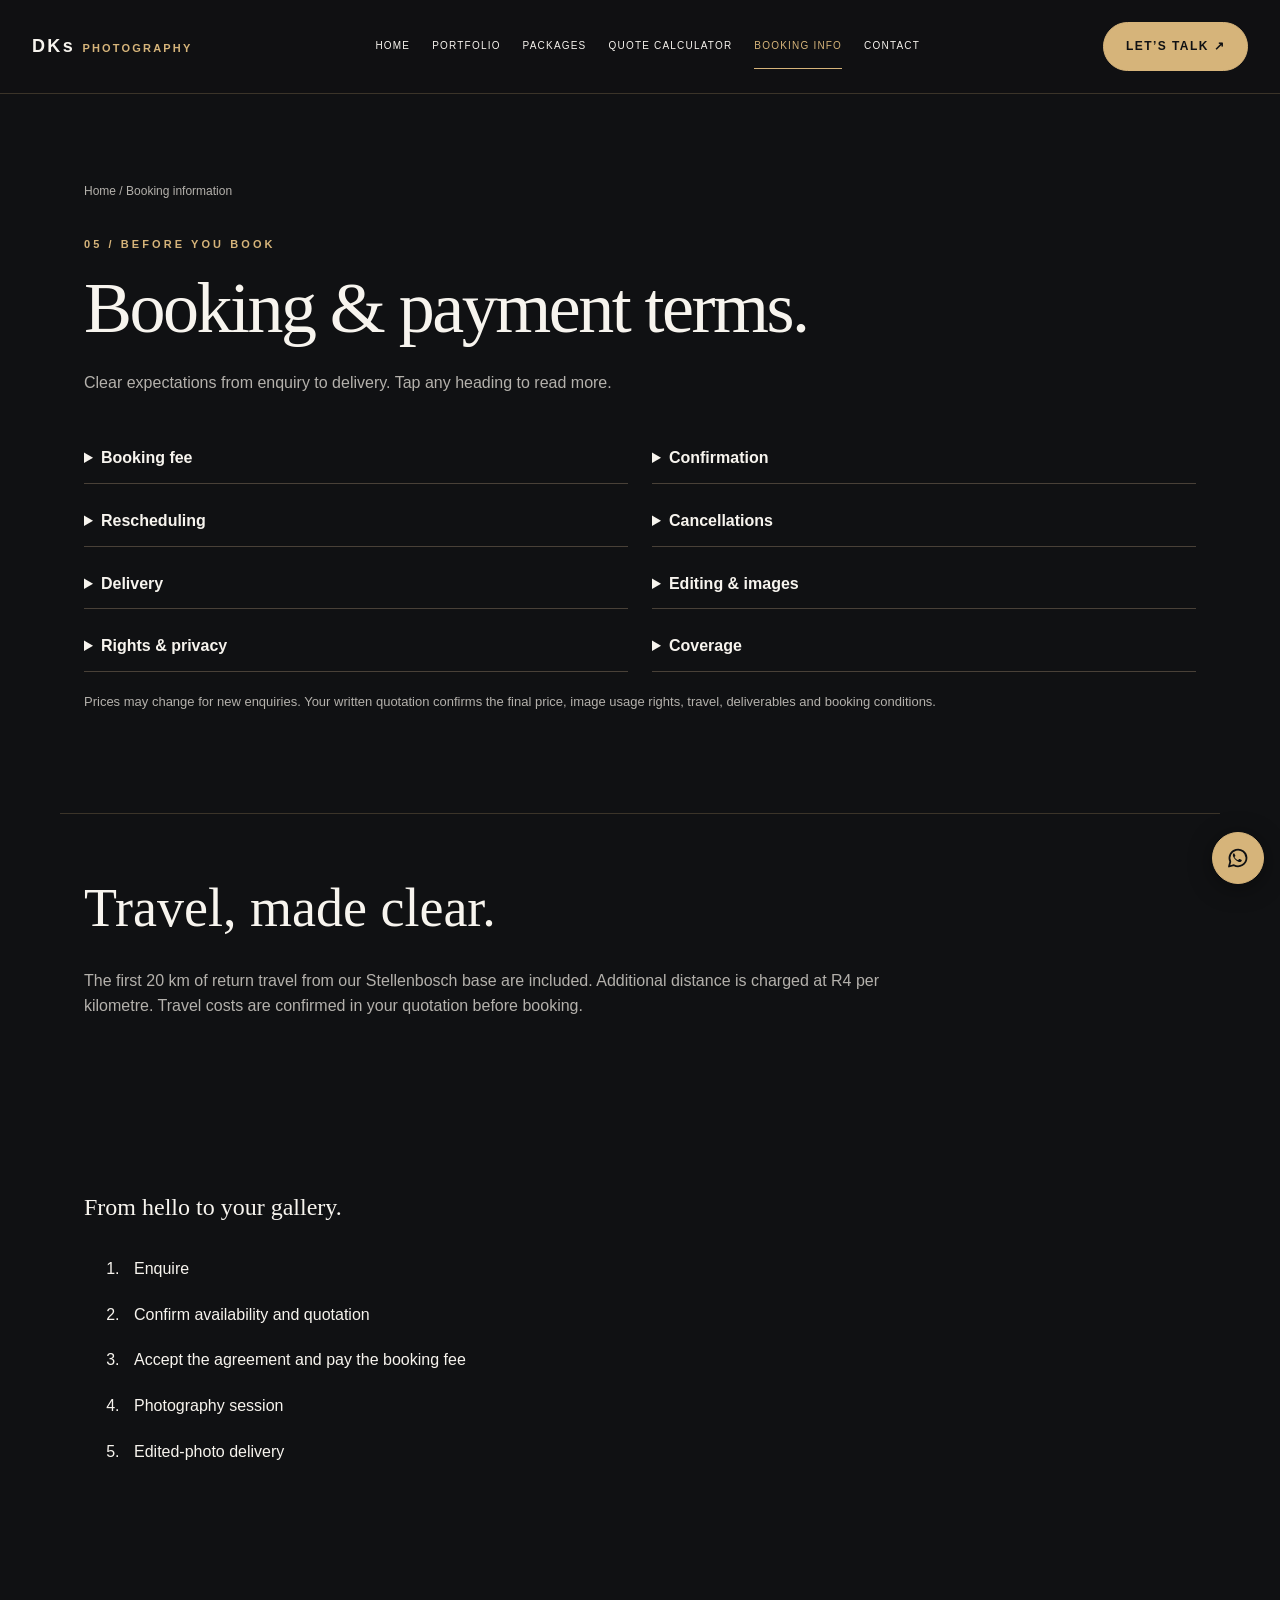
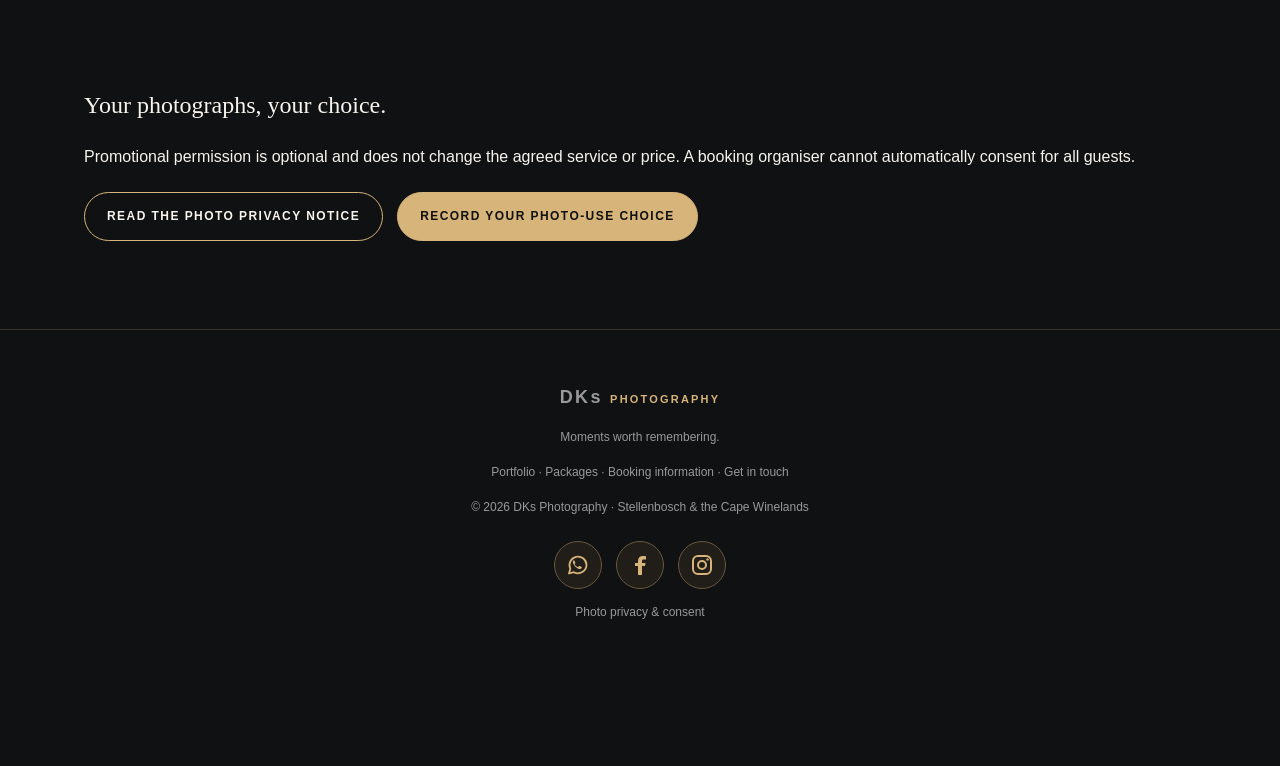
==== commit 11f32a9d: "Use accessible social-media logos throughout the website" ====
--- a/booking.html
+++ b/booking.html
@@ -1 +1 @@
-<!doctype html><html lang="en-ZA"><head><meta charset="utf-8"><meta name="viewport" content="width=device-width,initial-scale=1"><meta name="theme-color" content="#101113"><meta name="description" content="DKs Photography booking info — thoughtful event, wedding, portrait and brand photography in Stellenbosch and the Cape Winelands."><title>Booking info | DKs Photography</title><link rel="icon" href="assets/favicon.svg" type="image/svg+xml"><link rel="stylesheet" href="assets/styles.css?v=20261106-privacy"><script src="assets/config.js?v=20261106-privacy" defer></script><script src="assets/site.js?v=20261106-privacy" defer></script><link rel="canonical" href="https://wdominick920-del.github.io/Dks-fotos/booking.html"><meta property="og:url" content="https://wdominick920-del.github.io/Dks-fotos/booking.html"><meta property="og:type" content="website"><meta property="og:title" content="Booking info | DKs Photography"><meta property="og:description" content="DKs Photography booking info — thoughtful event, wedding, portrait and brand photography in Stellenbosch and the Cape Winelands."><meta property="og:image" content="https://wdominick920-del.github.io/Dks-fotos/assets/photo-47668818cc10.jpg"></head><body><a class="skip-link" href="#main">Skip to content</a><header><div class="nav"><a class="logo" href="index.html" aria-label="DKs Photography home">DKs <span>PHOTOGRAPHY</span></a><button aria-label="Toggle main navigation" class="menu-toggle" aria-expanded="false" aria-controls="primary-nav">Menu <span aria-hidden="true">☰</span></button><nav id="primary-nav" aria-label="Main navigation"><a href="index.html">Home</a><a href="portfolio.html">Portfolio</a><a href="packages.html">Packages</a><a href="quote.html">Quote calculator</a><a href="booking.html" aria-current="page">Booking info</a><a href="contact.html">Contact</a></nav><a class="btn nav-cta" href="contact.html">Let’s talk ↗</a></div></header><main id="main"><section class="wrap" data-view="terms" id="terms"><div class="page-breadcrumb"><a href="index.html">Home</a><span> / </span>Booking information</div><div class="section-heading"><div class="eyebrow">05 / Before you book</div><h1>Booking &amp; payment terms.</h1><p>Clear expectations from enquiry to delivery. Tap any heading to read more.</p></div><div class="terms"><details><summary>Booking fee</summary><p>30% reserves your date; the balance is due 48 hours before the session unless agreed otherwise.</p></details><details><summary>Confirmation</summary><p>Your booking is confirmed after the booking fee is received and the written agreement is accepted.</p></details><details><summary>Rescheduling</summary><p>One date change with at least seven days’ notice, subject to availability and unavoidable expenses.</p></details><details><summary>Cancellations</summary><p>Refunds and charges are handled under the agreement and applicable South African consumer law; no blanket non-refundable deposit.</p></details><details><summary>Delivery</summary><p>Standard sessions: approximately 5–7 working days. Weddings: approximately 3–5 weeks. Exact deadlines confirmed in writing.</p></details><details><summary>Editing &amp; images</summary><p>Professional colour/exposure correction and basic retouching included. RAW files and extensive alterations excluded unless agreed.</p></details><details><summary>Rights &amp; privacy</summary><p>Personal clients receive personal-use rights; business usage is limited to the agreed licence. Client images are published only with appropriate permission.</p></details><details><summary>Coverage</summary><p>Event and wedding image quantities are estimates. Overtime, extra locations, permits and special requirements may cost extra.</p></details></div><p class="note">Prices may change for new enquiries. Your written quotation confirms the final price, image usage rights, travel, deliverables and booking conditions.</p></section><section class="wrap travel-policy"><h2>Travel, made clear.</h2><p data-travel-policy>The first 20 km of return travel from our Stellenbosch base are included. Additional distance is charged at R4 per kilometre. Travel costs are confirmed in your quotation before booking.</p></section><section class="wrap"><h2>From hello to your gallery.</h2><ol class="booking-steps"><li>Enquire</li><li>Confirm availability and quotation</li><li>Accept the agreement and pay the booking fee</li><li>Photography session</li><li>Edited-photo delivery</li></ol></section><section class="wrap"><h2>Your photographs, your choice.</h2><p>Promotional permission is optional and does not change the agreed service or price. A booking organiser cannot automatically consent for all guests.</p><div class="action-row"><a class="btn outline" href="privacy.html">Read the photo privacy notice</a><a class="btn" href="privacy.html#photo-consent">Record your photo-use choice</a></div></section></main><footer><a class="logo" href="index.html">DKs <span>PHOTOGRAPHY</span></a><p>Moments worth remembering.</p><div><a href="portfolio.html">Portfolio</a> · <a href="packages.html">Packages</a> · <a href="booking.html">Booking information</a> · <a href="contact.html">Get in touch</a></div><p>© 2026 DKs Photography · Stellenbosch &amp; the Cape Winelands</p><div class="social-links"><a href="https://wa.me/27711833906" target="_blank" rel="noopener noreferrer">WhatsApp · 071 183 3906</a><a href="https://www.facebook.com/profile.php?id=61596305489617" target="_blank" rel="noopener noreferrer">Facebook</a><a href="https://www.instagram.com/dks._.photography/" target="_blank" rel="noopener noreferrer">Instagram</a></div><p><a href="privacy.html">Photo privacy &amp; consent</a></p></footer><a class="floating-whatsapp" href="https://wa.me/27711833906?text=Hello%20DKs%20Photography%2C%20I%20would%20like%20to%20enquire%20about%20a%20shoot." target="_blank" rel="noopener noreferrer" aria-label="Prepare an enquiry in WhatsApp">WhatsApp ↗</a></body></html>+<!doctype html><html lang="en-ZA"><head><meta charset="utf-8"><meta name="viewport" content="width=device-width,initial-scale=1"><meta name="theme-color" content="#101113"><meta name="description" content="DKs Photography booking info — thoughtful event, wedding, portrait and brand photography in Stellenbosch and the Cape Winelands."><title>Booking info | DKs Photography</title><link rel="icon" href="assets/favicon.svg" type="image/svg+xml"><link rel="stylesheet" href="assets/styles.css?v=20261110-social"><script src="assets/config.js?v=20261106-privacy" defer></script><script src="assets/site.js?v=20261106-privacy" defer></script><link rel="canonical" href="https://wdominick920-del.github.io/Dks-fotos/booking.html"><meta property="og:url" content="https://wdominick920-del.github.io/Dks-fotos/booking.html"><meta property="og:type" content="website"><meta property="og:title" content="Booking info | DKs Photography"><meta property="og:description" content="DKs Photography booking info — thoughtful event, wedding, portrait and brand photography in Stellenbosch and the Cape Winelands."><meta property="og:image" content="https://wdominick920-del.github.io/Dks-fotos/assets/photo-47668818cc10.jpg"></head><body><a class="skip-link" href="#main">Skip to content</a><header><div class="nav"><a class="logo" href="index.html" aria-label="DKs Photography home">DKs <span>PHOTOGRAPHY</span></a><button aria-label="Toggle main navigation" class="menu-toggle" aria-expanded="false" aria-controls="primary-nav">Menu <span aria-hidden="true">☰</span></button><nav id="primary-nav" aria-label="Main navigation"><a href="index.html">Home</a><a href="portfolio.html">Portfolio</a><a href="packages.html">Packages</a><a href="quote.html">Quote calculator</a><a href="booking.html" aria-current="page">Booking info</a><a href="contact.html">Contact</a></nav><a class="btn nav-cta" href="contact.html">Let’s talk ↗</a></div></header><main id="main"><section class="wrap" data-view="terms" id="terms"><div class="page-breadcrumb"><a href="index.html">Home</a><span> / </span>Booking information</div><div class="section-heading"><div class="eyebrow">05 / Before you book</div><h1>Booking &amp; payment terms.</h1><p>Clear expectations from enquiry to delivery. Tap any heading to read more.</p></div><div class="terms"><details><summary>Booking fee</summary><p>30% reserves your date; the balance is due 48 hours before the session unless agreed otherwise.</p></details><details><summary>Confirmation</summary><p>Your booking is confirmed after the booking fee is received and the written agreement is accepted.</p></details><details><summary>Rescheduling</summary><p>One date change with at least seven days’ notice, subject to availability and unavoidable expenses.</p></details><details><summary>Cancellations</summary><p>Refunds and charges are handled under the agreement and applicable South African consumer law; no blanket non-refundable deposit.</p></details><details><summary>Delivery</summary><p>Standard sessions: approximately 5–7 working days. Weddings: approximately 3–5 weeks. Exact deadlines confirmed in writing.</p></details><details><summary>Editing &amp; images</summary><p>Professional colour/exposure correction and basic retouching included. RAW files and extensive alterations excluded unless agreed.</p></details><details><summary>Rights &amp; privacy</summary><p>Personal clients receive personal-use rights; business usage is limited to the agreed licence. Client images are published only with appropriate permission.</p></details><details><summary>Coverage</summary><p>Event and wedding image quantities are estimates. Overtime, extra locations, permits and special requirements may cost extra.</p></details></div><p class="note">Prices may change for new enquiries. Your written quotation confirms the final price, image usage rights, travel, deliverables and booking conditions.</p></section><section class="wrap travel-policy"><h2>Travel, made clear.</h2><p data-travel-policy>The first 20 km of return travel from our Stellenbosch base are included. Additional distance is charged at R4 per kilometre. Travel costs are confirmed in your quotation before booking.</p></section><section class="wrap"><h2>From hello to your gallery.</h2><ol class="booking-steps"><li>Enquire</li><li>Confirm availability and quotation</li><li>Accept the agreement and pay the booking fee</li><li>Photography session</li><li>Edited-photo delivery</li></ol></section><section class="wrap"><h2>Your photographs, your choice.</h2><p>Promotional permission is optional and does not change the agreed service or price. A booking organiser cannot automatically consent for all guests.</p><div class="action-row"><a class="btn outline" href="privacy.html">Read the photo privacy notice</a><a class="btn" href="privacy.html#photo-consent">Record your photo-use choice</a></div></section></main><footer><a class="logo" href="index.html">DKs <span>PHOTOGRAPHY</span></a><p>Moments worth remembering.</p><div><a href="portfolio.html">Portfolio</a> · <a href="packages.html">Packages</a> · <a href="booking.html">Booking information</a> · <a href="contact.html">Get in touch</a></div><p>© 2026 DKs Photography · Stellenbosch &amp; the Cape Winelands</p><div class="social-links"><a href="https://wa.me/27711833906" target="_blank" rel="noopener noreferrer" aria-label="WhatsApp DKs Photography: 071 183 3906" title="WhatsApp DKs Photography: 071 183 3906" class="social-icon-link"><svg class="social-logo" viewBox="0 0 24 24" width="24" height="24" aria-hidden="true" focusable="false"><path d="M20.5 11.7a8.5 8.5 0 0 1-12.6 7.5L3 20.5l1.3-4.8a8.5 8.5 0 1 1 16.2-4z" fill="none" stroke="currentColor" stroke-width="1.8" stroke-linejoin="round"/><path d="M8.3 7.5c-.4-.2-.7-.2-1 .2-.8.9-.5 2.3.4 3.7 1 1.7 2.4 3.1 4.2 4 .9.5 2 .8 2.7.5.7-.3 1.2-1.1 1.2-1.6 0-.2-.2-.3-.5-.5l-1.7-.8c-.3-.1-.5-.1-.7.2l-.7.8c-.2.2-.4.1-.6 0-1.2-.6-2.2-1.4-2.9-2.6-.2-.3-.2-.4 0-.6l.5-.6c.2-.2.2-.5.1-.7z" fill="currentColor"/></svg></a><a href="https://www.facebook.com/profile.php?id=61596305489617" target="_blank" rel="noopener noreferrer" aria-label="DKs Photography on Facebook" title="DKs Photography on Facebook" class="social-icon-link"><svg class="social-logo" viewBox="0 0 24 24" width="24" height="24" aria-hidden="true" focusable="false"><path fill="currentColor" d="M14 22v-9h3l.5-3H14V8c0-.9.3-1.5 1.6-1.5H18V3.2c-.4-.1-1.8-.2-3-.2-3 0-5 1.8-5 5v2H7v3h3v9z"/></svg></a><a href="https://www.instagram.com/dks._.photography/" target="_blank" rel="noopener noreferrer" aria-label="DKs Photography on Instagram" title="DKs Photography on Instagram" class="social-icon-link"><svg class="social-logo" viewBox="0 0 24 24" width="24" height="24" aria-hidden="true" focusable="false"><rect x="3" y="3" width="18" height="18" rx="5" fill="none" stroke="currentColor" stroke-width="2"/><circle cx="12" cy="12" r="4" fill="none" stroke="currentColor" stroke-width="2"/><circle cx="17.5" cy="6.5" r="1.2" fill="currentColor"/></svg></a></div><p><a href="privacy.html">Photo privacy &amp; consent</a></p></footer><a class="social-icon-link floating-whatsapp" href="https://wa.me/27711833906?text=Hello%20DKs%20Photography%2C%20I%20would%20like%20to%20enquire%20about%20a%20shoot." target="_blank" rel="noopener noreferrer" aria-label="Prepare an enquiry in WhatsApp" title="Prepare an enquiry in WhatsApp"><svg class="social-logo" viewBox="0 0 24 24" width="24" height="24" aria-hidden="true" focusable="false"><path d="M20.5 11.7a8.5 8.5 0 0 1-12.6 7.5L3 20.5l1.3-4.8a8.5 8.5 0 1 1 16.2-4z" fill="none" stroke="currentColor" stroke-width="1.8" stroke-linejoin="round"/><path d="M8.3 7.5c-.4-.2-.7-.2-1 .2-.8.9-.5 2.3.4 3.7 1 1.7 2.4 3.1 4.2 4 .9.5 2 .8 2.7.5.7-.3 1.2-1.1 1.2-1.6 0-.2-.2-.3-.5-.5l-1.7-.8c-.3-.1-.5-.1-.7.2l-.7.8c-.2.2-.4.1-.6 0-1.2-.6-2.2-1.4-2.9-2.6-.2-.3-.2-.4 0-.6l.5-.6c.2-.2.2-.5.1-.7z" fill="currentColor"/></svg></a></body></html>
--- a/assets/styles.css
+++ b/assets/styles.css
@@ -35,3 +35,6 @@
 /* A themed calendar with a native date-input fallback. */
 input[type=date]{color-scheme:dark}.date-trigger{width:100%;display:flex;align-items:center;justify-content:space-between;gap:14px;padding:14px 16px;min-height:52px;border:1px solid #51493d;border-radius:16px;background:#191a1d;color:var(--white);font:inherit;font-size:16px;text-align:left;cursor:pointer}.date-trigger>span:last-child{color:var(--gold);font-size:24px}.date-trigger:hover{border-color:var(--gold)}.calendar-dialog{width:min(420px,calc(100vw - 28px));max-height:calc(100dvh - 28px);overflow:auto;padding:26px;border:1px solid #826a44;border-radius:28px;background:linear-gradient(145deg,#25221c,#161719 70%);color:var(--white);box-shadow:0 30px 100px #0008}.calendar-dialog::backdrop{background:#000b;backdrop-filter:blur(5px)}.calendar-top{display:flex;align-items:start;justify-content:space-between;gap:12px}.calendar-top h2{font-size:30px;line-height:1.2;margin:10px 0 22px}.calendar-dialog button{cursor:pointer;font:inherit}.calendar-close,.calendar-nav button{display:grid;place-items:center;border:1px solid #63543e;background:#28241e;color:var(--gold);width:44px;height:44px;flex-shrink:0;border-radius:50%;font-size:25px!important}.calendar-nav{display:flex;align-items:center;justify-content:space-between;gap:12px;margin-bottom:18px}.calendar-nav p{font-size:17px;font-weight:600;text-align:center;margin:0}.calendar-row{display:grid;grid-template-columns:repeat(7,minmax(0,1fr));gap:4px;margin-bottom:4px}.calendar-row>[role=columnheader]{text-align:center;font-size:11px;color:#d5bb91;padding:10px 0}.calendar-row button{width:100%;aspect-ratio:1;min-height:40px;border:1px solid transparent;border-radius:50%;background:transparent;color:#eee6d9;font-size:15px}.calendar-row button:hover{border-color:var(--gold);background:#433724}.calendar-row button.is-today{border-color:#a58a5e}.calendar-row button.is-selected{background:var(--gold);color:#151515;font-weight:700}.calendar-dialog button:focus-visible,.date-trigger:focus-visible{outline:2px solid #f3dab0;outline-offset:3px}.calendar-dialog #calendar-help{color:var(--muted);font-size:12px;line-height:1.7;margin:18px 0}.calendar-actions{display:flex;flex-wrap:wrap;gap:8px;justify-content:space-between;border-top:1px solid #514332;padding-top:18px}.calendar-actions button{min-height:44px;padding:10px 13px;background:#27231d;color:var(--gold);border:1px solid #63543e;border-radius:999px;font-size:13px}@media(max-width:390px){.calendar-dialog{padding:18px}.calendar-row{gap:2px}.calendar-row button{min-height:38px}.calendar-actions button{padding:10px;font-size:12px}}@media(prefers-reduced-motion:reduce){.calendar-dialog::backdrop{backdrop-filter:none}}
 .privacy-page{max-width:1000px}.privacy-page a:not(.btn){color:var(--gold);text-decoration:underline;text-underline-offset:4px;overflow-wrap:anywhere}.privacy-page h2{font-size:clamp(26px,4vw,38px);line-height:1.25;margin:34px 0 16px}.privacy-notice{max-width:820px;line-height:1.9;color:#d4cfc5}.privacy-notice h2{color:var(--white)}.privacy-navigation{display:flex;flex-wrap:wrap;gap:12px;margin:30px 0 45px}.privacy-navigation a{border:1px solid #6a5739;border-radius:999px;padding:12px 18px;min-height:44px;font-size:14px}.privacy-form-panel{border:1px solid #615038;border-radius:26px;background:linear-gradient(145deg,#24211d,#17181a);padding:32px;margin-top:50px}.privacy-form-panel>h2{margin-top:14px}.privacy-form-panel>p{color:var(--muted);line-height:1.8}.privacy-form-panel form>label{margin-top:24px}.privacy-choices{min-width:0;border:1px solid #62543f;border-radius:18px;padding:22px;margin:28px 0}.privacy-choices legend{padding:0 8px;color:#e1c595;font-size:15px;line-height:1.6;max-width:100%}.privacy-choices>label{display:flex;align-items:flex-start;gap:12px;min-height:44px;padding:10px 0;font-size:15px;line-height:1.7;cursor:pointer}.privacy-choices input[type=radio],.privacy-choices input[type=checkbox]{width:20px;height:20px;margin:3px 0 0;flex-shrink:0;accent-color:var(--gold)}.privacy-choices>label[for]{display:block}.privacy-form-panel .btn{white-space:normal;line-height:1.6}.privacy-form-panel textarea[readonly]{background:#131517;line-height:1.8}#consent-status,#withdraw-status{color:var(--gold);line-height:1.8}.field-error{color:#f1c08e;font-size:14px;line-height:1.7}.travel-details{margin:18px 0;font-size:13px}.travel-details>div{display:flex;justify-content:space-between;gap:14px;padding:8px 0}.travel-details dt{color:var(--muted)}.travel-details dd{margin:0;text-align:right;color:#e6d4b4}#qcontact[aria-disabled=true]{opacity:.5;cursor:not-allowed}.quote-actions button:disabled{opacity:.5;cursor:not-allowed}@media(max-width:650px){.privacy-form-panel{padding:20px}.privacy-choices{padding:16px}.privacy-choices legend{font-size:14px}.privacy-navigation{display:grid}.privacy-navigation a{display:block}.privacy-form-panel .action-row{align-items:stretch;flex-direction:column}.privacy-form-panel .btn{text-align:center}.privacy-page .form-grid{grid-template-columns:1fr}}
+/* Social destinations use recognisable logos with accessible link names. */
+.social-logo{width:24px;height:24px;display:block;flex-shrink:0;vertical-align:middle}.social-links .social-icon-link,.social-icon-link{display:inline-flex!important;align-items:center;justify-content:center;min-width:48px;min-height:48px;width:48px;height:48px;padding:11px!important;border:1px solid #6a573d;border-radius:50%;color:var(--gold);text-decoration:none!important;background:#211e19;box-sizing:border-box;transition:background .18s,color .18s,transform .18s}.social-icon-link:hover{background:var(--gold);color:#151515;transform:translateY(-2px)}.social-icon-link:focus-visible,.social-action:focus-visible{outline:2px solid #f4dcac;outline-offset:4px}.social-links{gap:14px}.contact-details .social-links>a.social-icon-link{margin:0}.floating-whatsapp.social-icon-link{width:52px;height:52px;background:var(--gold);color:#101113;border-color:var(--gold)}.personal-instagram a.social-icon-link{margin:8px 0 8px 10px;vertical-align:middle}.social-action{display:inline-flex!important;align-items:center;justify-content:center;gap:10px}.social-action .social-logo{width:22px;height:22px}.privacy-notice .social-icon-link,.privacy-form-panel .social-icon-link{vertical-align:middle;margin:0 5px}.social-icon-link[hidden],.social-action[hidden]{display:none!important}@media(prefers-reduced-motion:reduce){.social-icon-link{transition:none}}
+.privacy-page a.social-icon-link:hover{color:#151515}
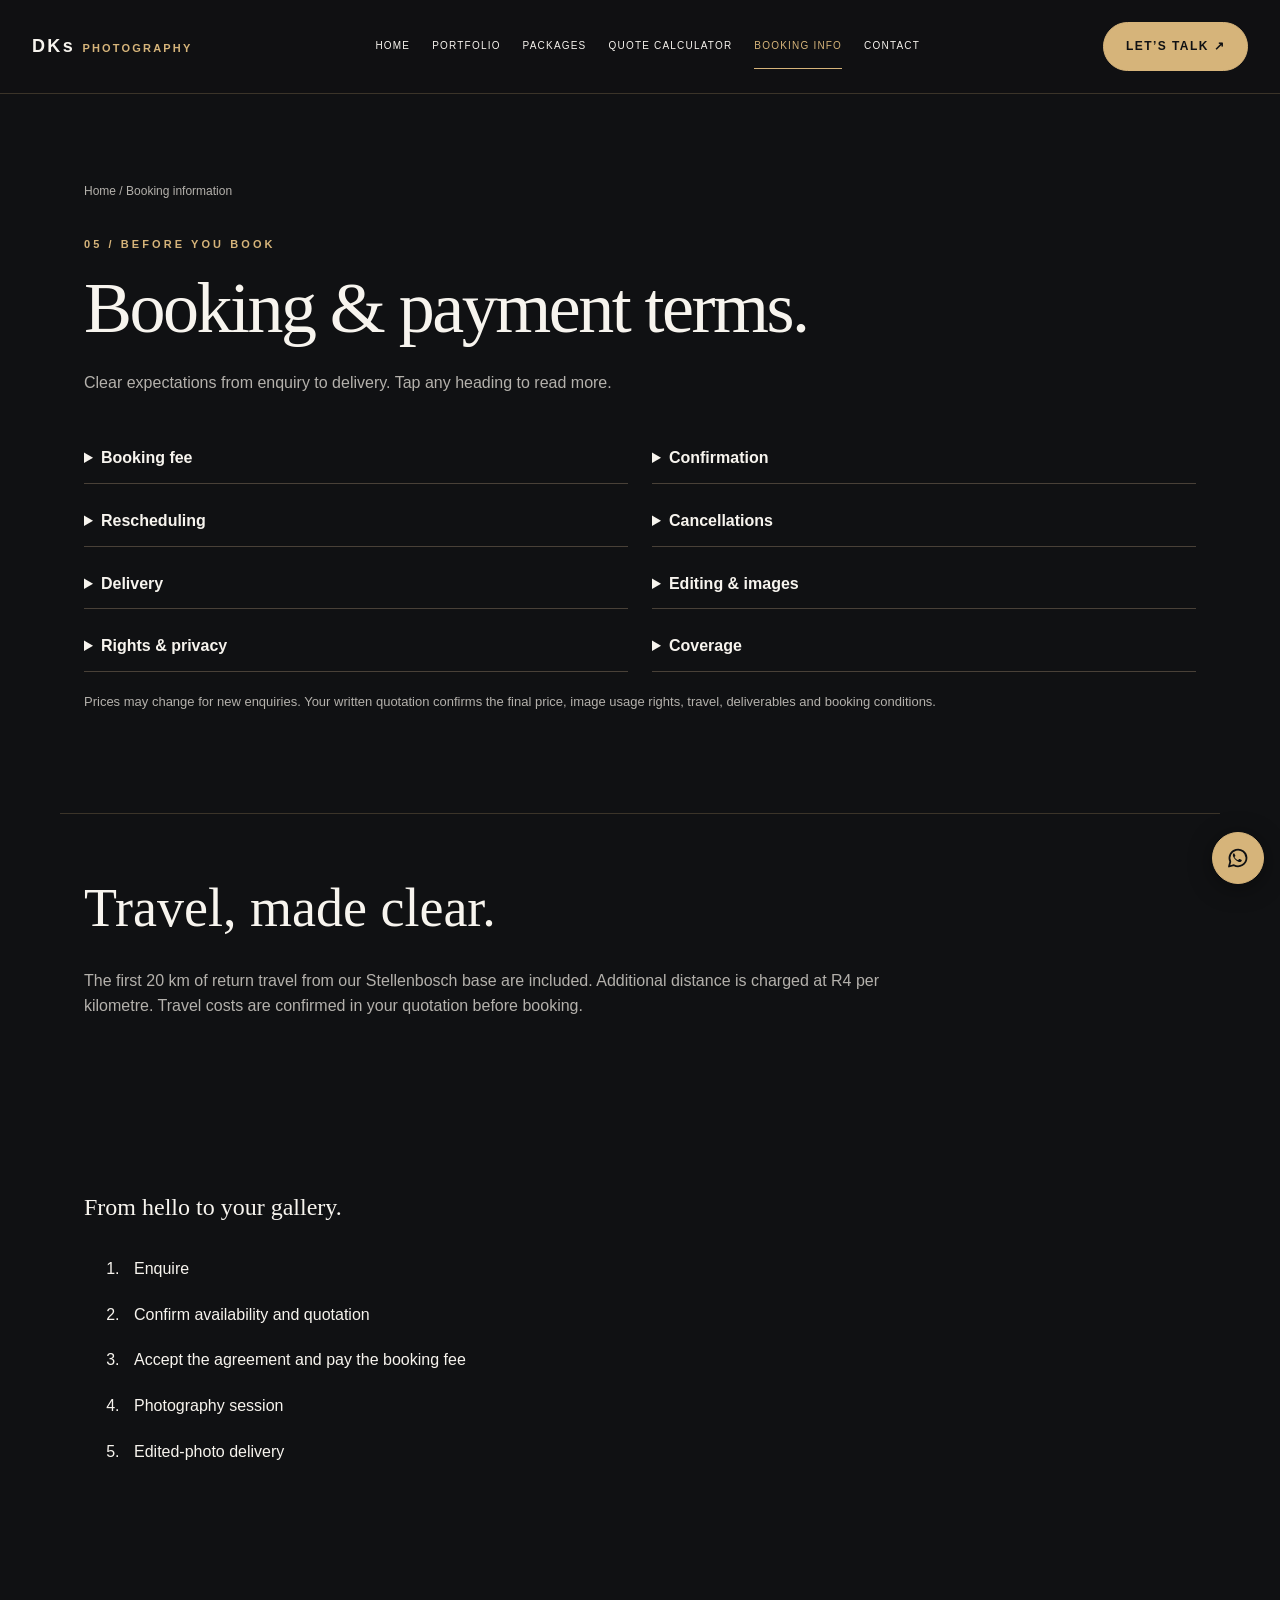
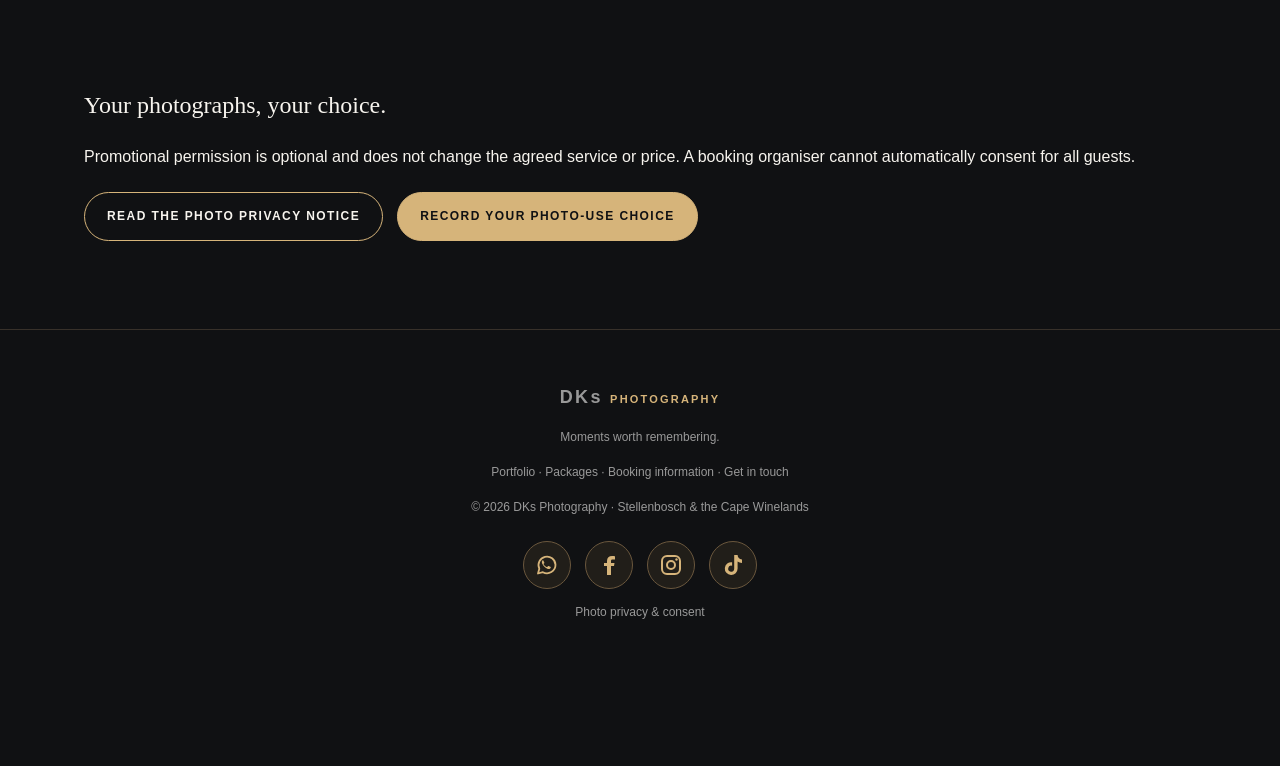
==== commit 691b4e02: "Add DKs Photography TikTok logo links across the website" ====
--- a/booking.html
+++ b/booking.html
@@ -1 +1 @@
-<!doctype html><html lang="en-ZA"><head><meta charset="utf-8"><meta name="viewport" content="width=device-width,initial-scale=1"><meta name="theme-color" content="#101113"><meta name="description" content="DKs Photography booking info — thoughtful event, wedding, portrait and brand photography in Stellenbosch and the Cape Winelands."><title>Booking info | DKs Photography</title><link rel="icon" href="assets/favicon.svg" type="image/svg+xml"><link rel="stylesheet" href="assets/styles.css?v=20261110-social"><script src="assets/config.js?v=20261106-privacy" defer></script><script src="assets/site.js?v=20261106-privacy" defer></script><link rel="canonical" href="https://wdominick920-del.github.io/Dks-fotos/booking.html"><meta property="og:url" content="https://wdominick920-del.github.io/Dks-fotos/booking.html"><meta property="og:type" content="website"><meta property="og:title" content="Booking info | DKs Photography"><meta property="og:description" content="DKs Photography booking info — thoughtful event, wedding, portrait and brand photography in Stellenbosch and the Cape Winelands."><meta property="og:image" content="https://wdominick920-del.github.io/Dks-fotos/assets/photo-47668818cc10.jpg"></head><body><a class="skip-link" href="#main">Skip to content</a><header><div class="nav"><a class="logo" href="index.html" aria-label="DKs Photography home">DKs <span>PHOTOGRAPHY</span></a><button aria-label="Toggle main navigation" class="menu-toggle" aria-expanded="false" aria-controls="primary-nav">Menu <span aria-hidden="true">☰</span></button><nav id="primary-nav" aria-label="Main navigation"><a href="index.html">Home</a><a href="portfolio.html">Portfolio</a><a href="packages.html">Packages</a><a href="quote.html">Quote calculator</a><a href="booking.html" aria-current="page">Booking info</a><a href="contact.html">Contact</a></nav><a class="btn nav-cta" href="contact.html">Let’s talk ↗</a></div></header><main id="main"><section class="wrap" data-view="terms" id="terms"><div class="page-breadcrumb"><a href="index.html">Home</a><span> / </span>Booking information</div><div class="section-heading"><div class="eyebrow">05 / Before you book</div><h1>Booking &amp; payment terms.</h1><p>Clear expectations from enquiry to delivery. Tap any heading to read more.</p></div><div class="terms"><details><summary>Booking fee</summary><p>30% reserves your date; the balance is due 48 hours before the session unless agreed otherwise.</p></details><details><summary>Confirmation</summary><p>Your booking is confirmed after the booking fee is received and the written agreement is accepted.</p></details><details><summary>Rescheduling</summary><p>One date change with at least seven days’ notice, subject to availability and unavoidable expenses.</p></details><details><summary>Cancellations</summary><p>Refunds and charges are handled under the agreement and applicable South African consumer law; no blanket non-refundable deposit.</p></details><details><summary>Delivery</summary><p>Standard sessions: approximately 5–7 working days. Weddings: approximately 3–5 weeks. Exact deadlines confirmed in writing.</p></details><details><summary>Editing &amp; images</summary><p>Professional colour/exposure correction and basic retouching included. RAW files and extensive alterations excluded unless agreed.</p></details><details><summary>Rights &amp; privacy</summary><p>Personal clients receive personal-use rights; business usage is limited to the agreed licence. Client images are published only with appropriate permission.</p></details><details><summary>Coverage</summary><p>Event and wedding image quantities are estimates. Overtime, extra locations, permits and special requirements may cost extra.</p></details></div><p class="note">Prices may change for new enquiries. Your written quotation confirms the final price, image usage rights, travel, deliverables and booking conditions.</p></section><section class="wrap travel-policy"><h2>Travel, made clear.</h2><p data-travel-policy>The first 20 km of return travel from our Stellenbosch base are included. Additional distance is charged at R4 per kilometre. Travel costs are confirmed in your quotation before booking.</p></section><section class="wrap"><h2>From hello to your gallery.</h2><ol class="booking-steps"><li>Enquire</li><li>Confirm availability and quotation</li><li>Accept the agreement and pay the booking fee</li><li>Photography session</li><li>Edited-photo delivery</li></ol></section><section class="wrap"><h2>Your photographs, your choice.</h2><p>Promotional permission is optional and does not change the agreed service or price. A booking organiser cannot automatically consent for all guests.</p><div class="action-row"><a class="btn outline" href="privacy.html">Read the photo privacy notice</a><a class="btn" href="privacy.html#photo-consent">Record your photo-use choice</a></div></section></main><footer><a class="logo" href="index.html">DKs <span>PHOTOGRAPHY</span></a><p>Moments worth remembering.</p><div><a href="portfolio.html">Portfolio</a> · <a href="packages.html">Packages</a> · <a href="booking.html">Booking information</a> · <a href="contact.html">Get in touch</a></div><p>© 2026 DKs Photography · Stellenbosch &amp; the Cape Winelands</p><div class="social-links"><a href="https://wa.me/27711833906" target="_blank" rel="noopener noreferrer" aria-label="WhatsApp DKs Photography: 071 183 3906" title="WhatsApp DKs Photography: 071 183 3906" class="social-icon-link"><svg class="social-logo" viewBox="0 0 24 24" width="24" height="24" aria-hidden="true" focusable="false"><path d="M20.5 11.7a8.5 8.5 0 0 1-12.6 7.5L3 20.5l1.3-4.8a8.5 8.5 0 1 1 16.2-4z" fill="none" stroke="currentColor" stroke-width="1.8" stroke-linejoin="round"/><path d="M8.3 7.5c-.4-.2-.7-.2-1 .2-.8.9-.5 2.3.4 3.7 1 1.7 2.4 3.1 4.2 4 .9.5 2 .8 2.7.5.7-.3 1.2-1.1 1.2-1.6 0-.2-.2-.3-.5-.5l-1.7-.8c-.3-.1-.5-.1-.7.2l-.7.8c-.2.2-.4.1-.6 0-1.2-.6-2.2-1.4-2.9-2.6-.2-.3-.2-.4 0-.6l.5-.6c.2-.2.2-.5.1-.7z" fill="currentColor"/></svg></a><a href="https://www.facebook.com/profile.php?id=61596305489617" target="_blank" rel="noopener noreferrer" aria-label="DKs Photography on Facebook" title="DKs Photography on Facebook" class="social-icon-link"><svg class="social-logo" viewBox="0 0 24 24" width="24" height="24" aria-hidden="true" focusable="false"><path fill="currentColor" d="M14 22v-9h3l.5-3H14V8c0-.9.3-1.5 1.6-1.5H18V3.2c-.4-.1-1.8-.2-3-.2-3 0-5 1.8-5 5v2H7v3h3v9z"/></svg></a><a href="https://www.instagram.com/dks._.photography/" target="_blank" rel="noopener noreferrer" aria-label="DKs Photography on Instagram" title="DKs Photography on Instagram" class="social-icon-link"><svg class="social-logo" viewBox="0 0 24 24" width="24" height="24" aria-hidden="true" focusable="false"><rect x="3" y="3" width="18" height="18" rx="5" fill="none" stroke="currentColor" stroke-width="2"/><circle cx="12" cy="12" r="4" fill="none" stroke="currentColor" stroke-width="2"/><circle cx="17.5" cy="6.5" r="1.2" fill="currentColor"/></svg></a></div><p><a href="privacy.html">Photo privacy &amp; consent</a></p></footer><a class="social-icon-link floating-whatsapp" href="https://wa.me/27711833906?text=Hello%20DKs%20Photography%2C%20I%20would%20like%20to%20enquire%20about%20a%20shoot." target="_blank" rel="noopener noreferrer" aria-label="Prepare an enquiry in WhatsApp" title="Prepare an enquiry in WhatsApp"><svg class="social-logo" viewBox="0 0 24 24" width="24" height="24" aria-hidden="true" focusable="false"><path d="M20.5 11.7a8.5 8.5 0 0 1-12.6 7.5L3 20.5l1.3-4.8a8.5 8.5 0 1 1 16.2-4z" fill="none" stroke="currentColor" stroke-width="1.8" stroke-linejoin="round"/><path d="M8.3 7.5c-.4-.2-.7-.2-1 .2-.8.9-.5 2.3.4 3.7 1 1.7 2.4 3.1 4.2 4 .9.5 2 .8 2.7.5.7-.3 1.2-1.1 1.2-1.6 0-.2-.2-.3-.5-.5l-1.7-.8c-.3-.1-.5-.1-.7.2l-.7.8c-.2.2-.4.1-.6 0-1.2-.6-2.2-1.4-2.9-2.6-.2-.3-.2-.4 0-.6l.5-.6c.2-.2.2-.5.1-.7z" fill="currentColor"/></svg></a></body></html>+<!doctype html><html lang="en-ZA"><head><meta charset="utf-8"><meta name="viewport" content="width=device-width,initial-scale=1"><meta name="theme-color" content="#101113"><meta name="description" content="DKs Photography booking info — thoughtful event, wedding, portrait and brand photography in Stellenbosch and the Cape Winelands."><title>Booking info | DKs Photography</title><link rel="icon" href="assets/favicon.svg" type="image/svg+xml"><link rel="stylesheet" href="assets/styles.css?v=20261110-reference"><script src="assets/config.js?v=20261106-privacy" defer></script><script src="assets/references.js?v=20261110-messages" defer></script><script src="assets/site.js?v=20261110-messages" defer></script><link rel="canonical" href="https://wdominick920-del.github.io/Dks-fotos/booking.html"><meta property="og:url" content="https://wdominick920-del.github.io/Dks-fotos/booking.html"><meta property="og:type" content="website"><meta property="og:title" content="Booking info | DKs Photography"><meta property="og:description" content="DKs Photography booking info — thoughtful event, wedding, portrait and brand photography in Stellenbosch and the Cape Winelands."><meta property="og:image" content="https://wdominick920-del.github.io/Dks-fotos/assets/photo-47668818cc10.jpg"></head><body><a class="skip-link" href="#main">Skip to content</a><header><div class="nav"><a class="logo" href="index.html" aria-label="DKs Photography home">DKs <span>PHOTOGRAPHY</span></a><button aria-label="Toggle main navigation" class="menu-toggle" aria-expanded="false" aria-controls="primary-nav">Menu <span aria-hidden="true">☰</span></button><nav id="primary-nav" aria-label="Main navigation"><a href="index.html">Home</a><a href="portfolio.html">Portfolio</a><a href="packages.html">Packages</a><a href="quote.html">Quote calculator</a><a href="booking.html" aria-current="page">Booking info</a><a href="contact.html">Contact</a></nav><a class="btn nav-cta" href="contact.html">Let’s talk ↗</a></div></header><main id="main"><section class="wrap" data-view="terms" id="terms"><div class="page-breadcrumb"><a href="index.html">Home</a><span> / </span>Booking information</div><div class="section-heading"><div class="eyebrow">05 / Before you book</div><h1>Booking &amp; payment terms.</h1><p>Clear expectations from enquiry to delivery. Tap any heading to read more.</p></div><div class="terms"><details><summary>Booking fee</summary><p>30% reserves your date; the balance is due 48 hours before the session unless agreed otherwise.</p></details><details><summary>Confirmation</summary><p>Your booking is confirmed after the booking fee is received and the written agreement is accepted.</p></details><details><summary>Rescheduling</summary><p>One date change with at least seven days’ notice, subject to availability and unavoidable expenses.</p></details><details><summary>Cancellations</summary><p>Refunds and charges are handled under the agreement and applicable South African consumer law; no blanket non-refundable deposit.</p></details><details><summary>Delivery</summary><p>Standard sessions: approximately 5–7 working days. Weddings: approximately 3–5 weeks. Exact deadlines confirmed in writing.</p></details><details><summary>Editing &amp; images</summary><p>Professional colour/exposure correction and basic retouching included. RAW files and extensive alterations excluded unless agreed.</p></details><details><summary>Rights &amp; privacy</summary><p>Personal clients receive personal-use rights; business usage is limited to the agreed licence. Client images are published only with appropriate permission.</p></details><details><summary>Coverage</summary><p>Event and wedding image quantities are estimates. Overtime, extra locations, permits and special requirements may cost extra.</p></details></div><p class="note">Prices may change for new enquiries. Your written quotation confirms the final price, image usage rights, travel, deliverables and booking conditions.</p></section><section class="wrap travel-policy"><h2>Travel, made clear.</h2><p data-travel-policy>The first 20 km of return travel from our Stellenbosch base are included. Additional distance is charged at R4 per kilometre. Travel costs are confirmed in your quotation before booking.</p></section><section class="wrap"><h2>From hello to your gallery.</h2><ol class="booking-steps"><li>Enquire</li><li>Confirm availability and quotation</li><li>Accept the agreement and pay the booking fee</li><li>Photography session</li><li>Edited-photo delivery</li></ol></section><section class="wrap"><h2>Your photographs, your choice.</h2><p>Promotional permission is optional and does not change the agreed service or price. A booking organiser cannot automatically consent for all guests.</p><div class="action-row"><a class="btn outline" href="privacy.html">Read the photo privacy notice</a><a class="btn" href="privacy.html#photo-consent">Record your photo-use choice</a></div></section></main><footer><a class="logo" href="index.html">DKs <span>PHOTOGRAPHY</span></a><p>Moments worth remembering.</p><div><a href="portfolio.html">Portfolio</a> · <a href="packages.html">Packages</a> · <a href="booking.html">Booking information</a> · <a href="contact.html">Get in touch</a></div><p>© 2026 DKs Photography · Stellenbosch &amp; the Cape Winelands</p><div class="social-links"><a href="https://wa.me/27711833906" target="_blank" rel="noopener noreferrer" aria-label="WhatsApp DKs Photography: 071 183 3906" title="WhatsApp DKs Photography: 071 183 3906" class="social-icon-link"><svg class="social-logo" viewBox="0 0 24 24" width="24" height="24" aria-hidden="true" focusable="false"><path d="M20.5 11.7a8.5 8.5 0 0 1-12.6 7.5L3 20.5l1.3-4.8a8.5 8.5 0 1 1 16.2-4z" fill="none" stroke="currentColor" stroke-width="1.8" stroke-linejoin="round"/><path d="M8.3 7.5c-.4-.2-.7-.2-1 .2-.8.9-.5 2.3.4 3.7 1 1.7 2.4 3.1 4.2 4 .9.5 2 .8 2.7.5.7-.3 1.2-1.1 1.2-1.6 0-.2-.2-.3-.5-.5l-1.7-.8c-.3-.1-.5-.1-.7.2l-.7.8c-.2.2-.4.1-.6 0-1.2-.6-2.2-1.4-2.9-2.6-.2-.3-.2-.4 0-.6l.5-.6c.2-.2.2-.5.1-.7z" fill="currentColor"/></svg></a><a href="https://www.facebook.com/profile.php?id=61596305489617" target="_blank" rel="noopener noreferrer" aria-label="DKs Photography on Facebook" title="DKs Photography on Facebook" class="social-icon-link"><svg class="social-logo" viewBox="0 0 24 24" width="24" height="24" aria-hidden="true" focusable="false"><path fill="currentColor" d="M14 22v-9h3l.5-3H14V8c0-.9.3-1.5 1.6-1.5H18V3.2c-.4-.1-1.8-.2-3-.2-3 0-5 1.8-5 5v2H7v3h3v9z"/></svg></a><a href="https://www.instagram.com/dks._.photography/" target="_blank" rel="noopener noreferrer" aria-label="DKs Photography on Instagram" title="DKs Photography on Instagram" class="social-icon-link"><svg class="social-logo" viewBox="0 0 24 24" width="24" height="24" aria-hidden="true" focusable="false"><rect x="3" y="3" width="18" height="18" rx="5" fill="none" stroke="currentColor" stroke-width="2"/><circle cx="12" cy="12" r="4" fill="none" stroke="currentColor" stroke-width="2"/><circle cx="17.5" cy="6.5" r="1.2" fill="currentColor"/></svg></a><a href="https://www.tiktok.com/@dks.photography8" target="_blank" rel="noopener noreferrer" aria-label="DKs Photography on TikTok: @dks.photography8" title="DKs Photography on TikTok: @dks.photography8" class="social-icon-link"><svg class="social-logo" viewBox="0 0 24 24" width="24" height="24" aria-hidden="true" focusable="false"><path fill="currentColor" d="M16.6 2c.2 2.4 1.5 4.3 4.4 4.5v3.4c-1.7 0-3.2-.5-4.4-1.4v7.1a6.4 6.4 0 1 1-5.5-6.3v3.5a3 3 0 1 0 2.1 2.8V2z"/></svg></a></div><p><a href="privacy.html">Photo privacy &amp; consent</a></p></footer><a class="social-icon-link floating-whatsapp" href="https://wa.me/27711833906?text=Hello%20DKs%20Photography%2C%20I%20would%20like%20to%20enquire%20about%20a%20shoot." target="_blank" rel="noopener noreferrer" aria-label="Prepare an enquiry in WhatsApp" title="Prepare an enquiry in WhatsApp"><svg class="social-logo" viewBox="0 0 24 24" width="24" height="24" aria-hidden="true" focusable="false"><path d="M20.5 11.7a8.5 8.5 0 0 1-12.6 7.5L3 20.5l1.3-4.8a8.5 8.5 0 1 1 16.2-4z" fill="none" stroke="currentColor" stroke-width="1.8" stroke-linejoin="round"/><path d="M8.3 7.5c-.4-.2-.7-.2-1 .2-.8.9-.5 2.3.4 3.7 1 1.7 2.4 3.1 4.2 4 .9.5 2 .8 2.7.5.7-.3 1.2-1.1 1.2-1.6 0-.2-.2-.3-.5-.5l-1.7-.8c-.3-.1-.5-.1-.7.2l-.7.8c-.2.2-.4.1-.6 0-1.2-.6-2.2-1.4-2.9-2.6-.2-.3-.2-.4 0-.6l.5-.6c.2-.2.2-.5.1-.7z" fill="currentColor"/></svg></a></body></html>
--- a/assets/styles.css
+++ b/assets/styles.css
@@ -38,3 +38,8 @@
 /* Social destinations use recognisable logos with accessible link names. */
 .social-logo{width:24px;height:24px;display:block;flex-shrink:0;vertical-align:middle}.social-links .social-icon-link,.social-icon-link{display:inline-flex!important;align-items:center;justify-content:center;min-width:48px;min-height:48px;width:48px;height:48px;padding:11px!important;border:1px solid #6a573d;border-radius:50%;color:var(--gold);text-decoration:none!important;background:#211e19;box-sizing:border-box;transition:background .18s,color .18s,transform .18s}.social-icon-link:hover{background:var(--gold);color:#151515;transform:translateY(-2px)}.social-icon-link:focus-visible,.social-action:focus-visible{outline:2px solid #f4dcac;outline-offset:4px}.social-links{gap:14px}.contact-details .social-links>a.social-icon-link{margin:0}.floating-whatsapp.social-icon-link{width:52px;height:52px;background:var(--gold);color:#101113;border-color:var(--gold)}.personal-instagram a.social-icon-link{margin:8px 0 8px 10px;vertical-align:middle}.social-action{display:inline-flex!important;align-items:center;justify-content:center;gap:10px}.social-action .social-logo{width:22px;height:22px}.privacy-notice .social-icon-link,.privacy-form-panel .social-icon-link{vertical-align:middle;margin:0 5px}.social-icon-link[hidden],.social-action[hidden]{display:none!important}@media(prefers-reduced-motion:reduce){.social-icon-link{transition:none}}
 .privacy-page a.social-icon-link:hover{color:#151515}
+/* Contact service picker: native fallback, themed accessible choices. */
+.contact-service-picker{position:relative;min-width:0}.service-picker-trigger{width:100%;min-height:54px;display:flex;justify-content:space-between;align-items:center;gap:14px;text-align:left;padding:14px 16px;border:1px solid #66563e;border-radius:16px;background:linear-gradient(135deg,#26231e,#18191c);color:#c4bbae;font:inherit;font-size:16px;line-height:1.5;cursor:pointer}.service-picker-trigger.has-selection{color:var(--white);border-color:#a88a58}.service-picker-trigger:hover,.service-picker-trigger[aria-expanded=true]{border-color:var(--gold);background:#2d281f}.service-picker-trigger:focus-visible,.service-picker-option:focus-within{outline:2px solid #ebc68e;outline-offset:3px}.service-picker-chevron{color:var(--gold);font-size:25px;line-height:1;flex-shrink:0;transition:transform .18s}.service-picker-trigger[aria-expanded=true] .service-picker-chevron{transform:rotate(180deg)}.service-picker-trigger:disabled{opacity:1;cursor:default;background:#24211c}.service-picker-help{font-size:12px;color:var(--muted);line-height:1.7;margin:9px 0 0}.service-picker-options{position:absolute;top:62px;left:0;right:0;z-index:10;min-width:0;margin:0;padding:8px;border:1px solid #806845;border-radius:20px;background:#1b1c1e;box-shadow:0 20px 50px #0009;max-height:350px;overflow:auto;overscroll-behavior:contain;scrollbar-color:#8c744d #1b1c1e}.contact-service-picker .service-picker-option{display:flex;align-items:center;gap:12px;padding:12px;border:1px solid transparent;border-radius:13px;margin:0 0 4px;font-size:14px;line-height:1.5;min-height:64px;cursor:pointer;color:var(--white)}.service-picker-option:last-child{margin-bottom:0}.service-picker-option:hover{background:#2a261f;border-color:#625137}.service-picker-option:has(input:checked){background:#383024;border-color:#b59863}.service-picker-option input[type=radio]{width:18px;height:18px;min-height:0;margin:0;padding:0;flex-shrink:0;accent-color:var(--gold)}.service-option-copy{display:block;min-width:0}.service-option-copy strong{display:block;font-size:14px;font-weight:600;line-height:1.5}.service-option-copy small{display:block;color:#bfb5a5;font-size:12px;font-weight:400;margin-top:4px;line-height:1.6}@media(max-width:650px){.service-picker-options{position:static;max-height:340px;margin-top:10px;box-shadow:0 10px 30px #0004}.service-picker-trigger{border-radius:17px}.contact-service-picker .service-picker-option{padding:13px 10px;min-height:68px}.service-option-copy strong{font-size:15px}}@media(prefers-reduced-motion:reduce){.service-picker-chevron{transition:none}}
+.contact-service-picker .service-option-copy strong{font-size:16px}.contact-service-picker .service-option-copy small{font-size:13px}
+.gmail-logo{width:24px;height:24px;flex-shrink:0;display:inline-block;vertical-align:middle}.gmail-link{display:inline-flex;align-items:center;gap:10px;max-width:100%;overflow-wrap:anywhere;min-height:44px}.email-app-fallback{display:inline-flex;align-items:center;min-height:44px;font-size:13px;color:var(--gold);text-decoration:underline;text-underline-offset:4px}.contact-details>a.gmail-link{display:flex;font-size:clamp(13px,3.7vw,16px);word-break:break-word}.gmail-link:focus-visible,.email-app-fallback:focus-visible{outline:2px solid var(--gold);outline-offset:4px}.privacy-page .gmail-link{flex-wrap:wrap}
+.gmail-logo{width:26px;height:26px;box-sizing:content-box;padding:6px;border-radius:10px;background:#fff;box-shadow:0 2px 8px #0002;vertical-align:middle}.gmail-link{gap:12px}.reference-panel{border:1px solid #77603f;border-radius:22px;background:linear-gradient(135deg,#30291f,#191a1c);padding:22px;margin-bottom:24px}.reference-panel output{display:block;overflow-wrap:anywhere;font-family:ui-monospace,monospace;font-size:16px;color:#f0cf97;letter-spacing:.03em;margin:14px 0}.reference-panel p{font-size:13px;color:var(--muted);line-height:1.8}.reference-panel a,.reference-panel button{display:inline-flex;align-items:center;min-height:44px;color:var(--gold);font:inherit;font-size:13px}.reference-panel button{border:1px solid #8b724c;border-radius:999px;background:transparent;padding:10px 14px;cursor:pointer}.reference-panel a{text-decoration:underline;text-underline-offset:4px}#reference-consent-form .btn{margin-top:20px}#reference-consent-status{color:var(--gold);line-height:1.8}
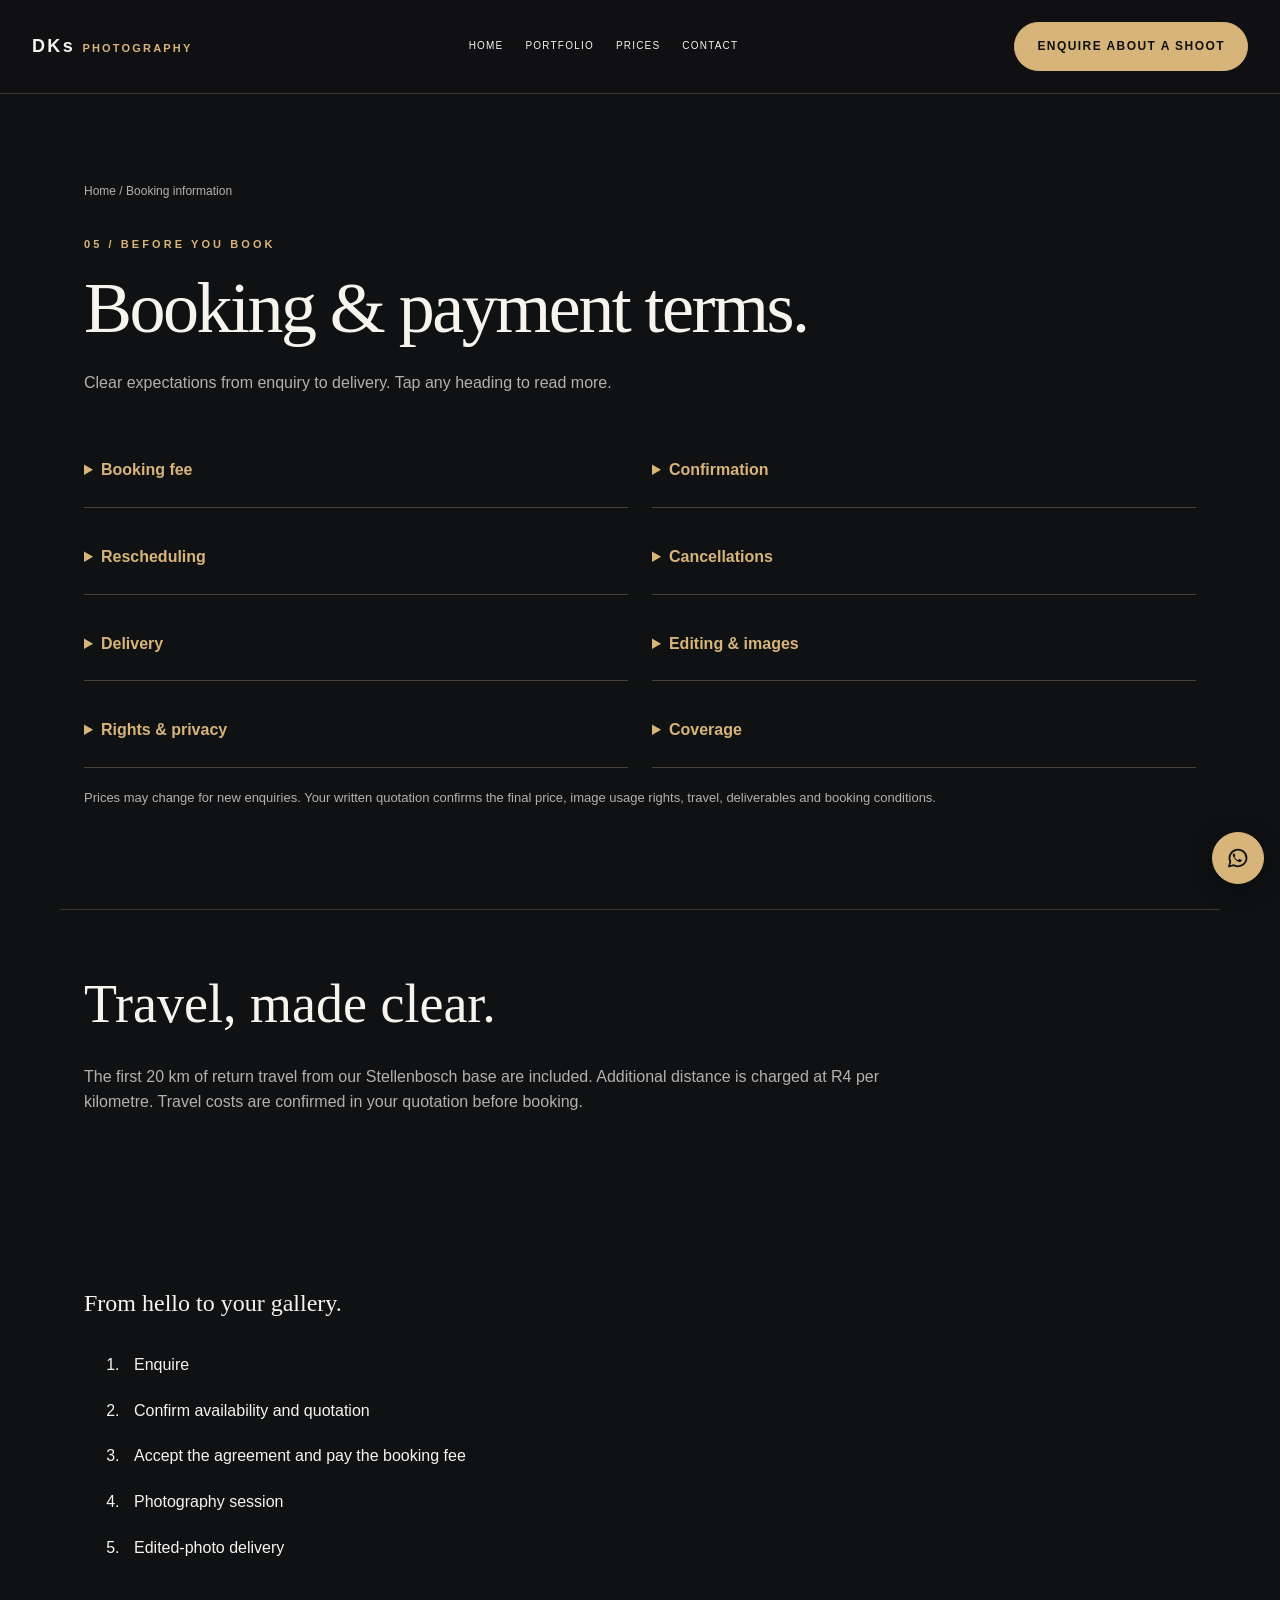
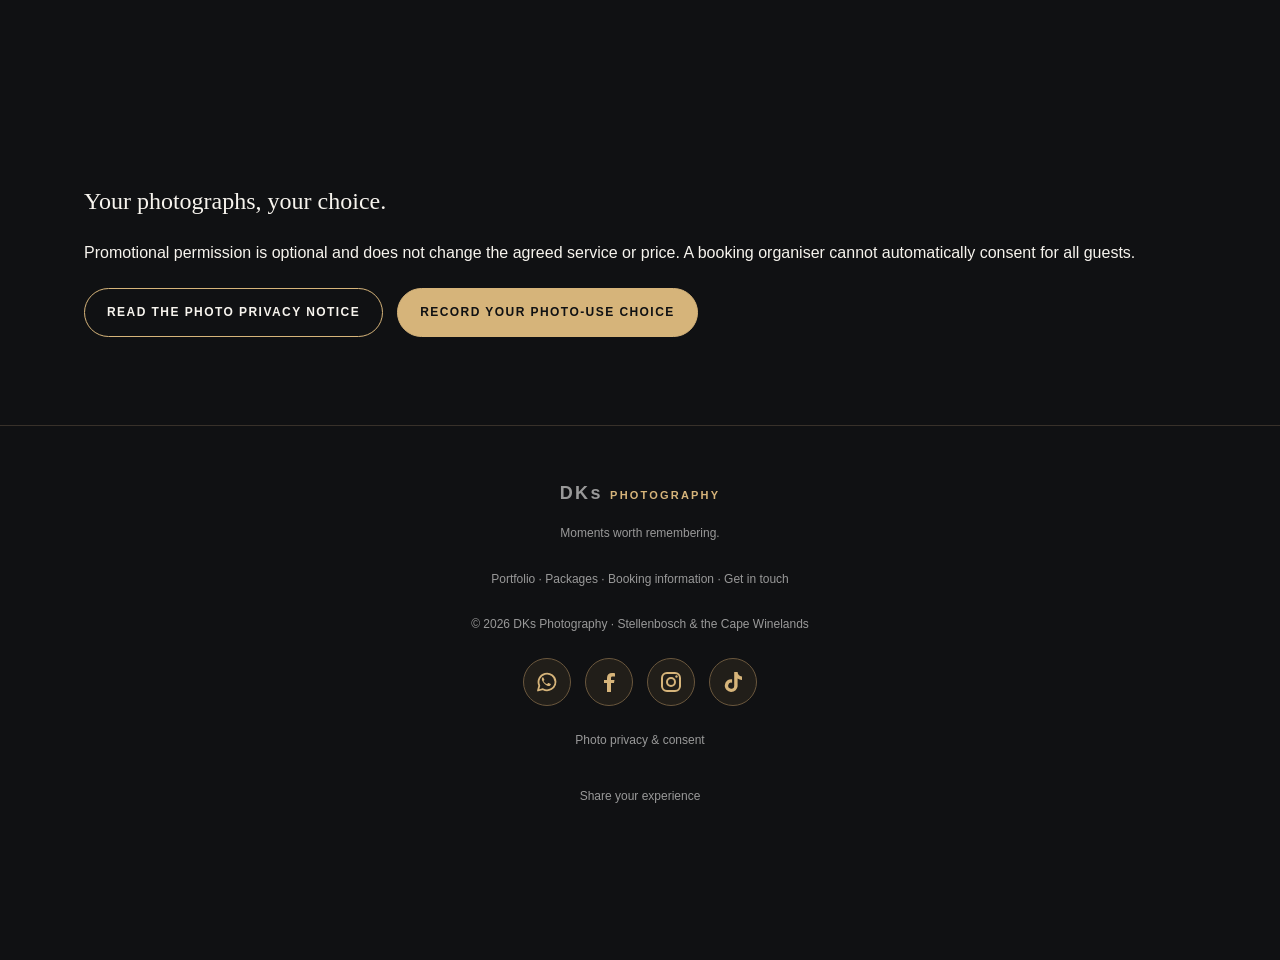
==== commit 838495fd: "Simplify photography browsing, quote travel and enquiry handoffs" ====
--- a/booking.html
+++ b/booking.html
@@ -1 +1,2 @@
-<!doctype html><html lang="en-ZA"><head><meta charset="utf-8"><meta name="viewport" content="width=device-width,initial-scale=1"><meta name="theme-color" content="#101113"><meta name="description" content="DKs Photography booking info — thoughtful event, wedding, portrait and brand photography in Stellenbosch and the Cape Winelands."><title>Booking info | DKs Photography</title><link rel="icon" href="assets/favicon.svg" type="image/svg+xml"><link rel="stylesheet" href="assets/styles.css?v=20261110-reference"><script src="assets/config.js?v=20261106-privacy" defer></script><script src="assets/references.js?v=20261110-messages" defer></script><script src="assets/site.js?v=20261110-messages" defer></script><link rel="canonical" href="https://wdominick920-del.github.io/Dks-fotos/booking.html"><meta property="og:url" content="https://wdominick920-del.github.io/Dks-fotos/booking.html"><meta property="og:type" content="website"><meta property="og:title" content="Booking info | DKs Photography"><meta property="og:description" content="DKs Photography booking info — thoughtful event, wedding, portrait and brand photography in Stellenbosch and the Cape Winelands."><meta property="og:image" content="https://wdominick920-del.github.io/Dks-fotos/assets/photo-47668818cc10.jpg"></head><body><a class="skip-link" href="#main">Skip to content</a><header><div class="nav"><a class="logo" href="index.html" aria-label="DKs Photography home">DKs <span>PHOTOGRAPHY</span></a><button aria-label="Toggle main navigation" class="menu-toggle" aria-expanded="false" aria-controls="primary-nav">Menu <span aria-hidden="true">☰</span></button><nav id="primary-nav" aria-label="Main navigation"><a href="index.html">Home</a><a href="portfolio.html">Portfolio</a><a href="packages.html">Packages</a><a href="quote.html">Quote calculator</a><a href="booking.html" aria-current="page">Booking info</a><a href="contact.html">Contact</a></nav><a class="btn nav-cta" href="contact.html">Let’s talk ↗</a></div></header><main id="main"><section class="wrap" data-view="terms" id="terms"><div class="page-breadcrumb"><a href="index.html">Home</a><span> / </span>Booking information</div><div class="section-heading"><div class="eyebrow">05 / Before you book</div><h1>Booking &amp; payment terms.</h1><p>Clear expectations from enquiry to delivery. Tap any heading to read more.</p></div><div class="terms"><details><summary>Booking fee</summary><p>30% reserves your date; the balance is due 48 hours before the session unless agreed otherwise.</p></details><details><summary>Confirmation</summary><p>Your booking is confirmed after the booking fee is received and the written agreement is accepted.</p></details><details><summary>Rescheduling</summary><p>One date change with at least seven days’ notice, subject to availability and unavoidable expenses.</p></details><details><summary>Cancellations</summary><p>Refunds and charges are handled under the agreement and applicable South African consumer law; no blanket non-refundable deposit.</p></details><details><summary>Delivery</summary><p>Standard sessions: approximately 5–7 working days. Weddings: approximately 3–5 weeks. Exact deadlines confirmed in writing.</p></details><details><summary>Editing &amp; images</summary><p>Professional colour/exposure correction and basic retouching included. RAW files and extensive alterations excluded unless agreed.</p></details><details><summary>Rights &amp; privacy</summary><p>Personal clients receive personal-use rights; business usage is limited to the agreed licence. Client images are published only with appropriate permission.</p></details><details><summary>Coverage</summary><p>Event and wedding image quantities are estimates. Overtime, extra locations, permits and special requirements may cost extra.</p></details></div><p class="note">Prices may change for new enquiries. Your written quotation confirms the final price, image usage rights, travel, deliverables and booking conditions.</p></section><section class="wrap travel-policy"><h2>Travel, made clear.</h2><p data-travel-policy>The first 20 km of return travel from our Stellenbosch base are included. Additional distance is charged at R4 per kilometre. Travel costs are confirmed in your quotation before booking.</p></section><section class="wrap"><h2>From hello to your gallery.</h2><ol class="booking-steps"><li>Enquire</li><li>Confirm availability and quotation</li><li>Accept the agreement and pay the booking fee</li><li>Photography session</li><li>Edited-photo delivery</li></ol></section><section class="wrap"><h2>Your photographs, your choice.</h2><p>Promotional permission is optional and does not change the agreed service or price. A booking organiser cannot automatically consent for all guests.</p><div class="action-row"><a class="btn outline" href="privacy.html">Read the photo privacy notice</a><a class="btn" href="privacy.html#photo-consent">Record your photo-use choice</a></div></section></main><footer><a class="logo" href="index.html">DKs <span>PHOTOGRAPHY</span></a><p>Moments worth remembering.</p><div><a href="portfolio.html">Portfolio</a> · <a href="packages.html">Packages</a> · <a href="booking.html">Booking information</a> · <a href="contact.html">Get in touch</a></div><p>© 2026 DKs Photography · Stellenbosch &amp; the Cape Winelands</p><div class="social-links"><a href="https://wa.me/27711833906" target="_blank" rel="noopener noreferrer" aria-label="WhatsApp DKs Photography: 071 183 3906" title="WhatsApp DKs Photography: 071 183 3906" class="social-icon-link"><svg class="social-logo" viewBox="0 0 24 24" width="24" height="24" aria-hidden="true" focusable="false"><path d="M20.5 11.7a8.5 8.5 0 0 1-12.6 7.5L3 20.5l1.3-4.8a8.5 8.5 0 1 1 16.2-4z" fill="none" stroke="currentColor" stroke-width="1.8" stroke-linejoin="round"/><path d="M8.3 7.5c-.4-.2-.7-.2-1 .2-.8.9-.5 2.3.4 3.7 1 1.7 2.4 3.1 4.2 4 .9.5 2 .8 2.7.5.7-.3 1.2-1.1 1.2-1.6 0-.2-.2-.3-.5-.5l-1.7-.8c-.3-.1-.5-.1-.7.2l-.7.8c-.2.2-.4.1-.6 0-1.2-.6-2.2-1.4-2.9-2.6-.2-.3-.2-.4 0-.6l.5-.6c.2-.2.2-.5.1-.7z" fill="currentColor"/></svg></a><a href="https://www.facebook.com/profile.php?id=61596305489617" target="_blank" rel="noopener noreferrer" aria-label="DKs Photography on Facebook" title="DKs Photography on Facebook" class="social-icon-link"><svg class="social-logo" viewBox="0 0 24 24" width="24" height="24" aria-hidden="true" focusable="false"><path fill="currentColor" d="M14 22v-9h3l.5-3H14V8c0-.9.3-1.5 1.6-1.5H18V3.2c-.4-.1-1.8-.2-3-.2-3 0-5 1.8-5 5v2H7v3h3v9z"/></svg></a><a href="https://www.instagram.com/dks._.photography/" target="_blank" rel="noopener noreferrer" aria-label="DKs Photography on Instagram" title="DKs Photography on Instagram" class="social-icon-link"><svg class="social-logo" viewBox="0 0 24 24" width="24" height="24" aria-hidden="true" focusable="false"><rect x="3" y="3" width="18" height="18" rx="5" fill="none" stroke="currentColor" stroke-width="2"/><circle cx="12" cy="12" r="4" fill="none" stroke="currentColor" stroke-width="2"/><circle cx="17.5" cy="6.5" r="1.2" fill="currentColor"/></svg></a><a href="https://www.tiktok.com/@dks.photography8" target="_blank" rel="noopener noreferrer" aria-label="DKs Photography on TikTok: @dks.photography8" title="DKs Photography on TikTok: @dks.photography8" class="social-icon-link"><svg class="social-logo" viewBox="0 0 24 24" width="24" height="24" aria-hidden="true" focusable="false"><path fill="currentColor" d="M16.6 2c.2 2.4 1.5 4.3 4.4 4.5v3.4c-1.7 0-3.2-.5-4.4-1.4v7.1a6.4 6.4 0 1 1-5.5-6.3v3.5a3 3 0 1 0 2.1 2.8V2z"/></svg></a></div><p><a href="privacy.html">Photo privacy &amp; consent</a></p></footer><a class="social-icon-link floating-whatsapp" href="https://wa.me/27711833906?text=Hello%20DKs%20Photography%2C%20I%20would%20like%20to%20enquire%20about%20a%20shoot." target="_blank" rel="noopener noreferrer" aria-label="Prepare an enquiry in WhatsApp" title="Prepare an enquiry in WhatsApp"><svg class="social-logo" viewBox="0 0 24 24" width="24" height="24" aria-hidden="true" focusable="false"><path d="M20.5 11.7a8.5 8.5 0 0 1-12.6 7.5L3 20.5l1.3-4.8a8.5 8.5 0 1 1 16.2-4z" fill="none" stroke="currentColor" stroke-width="1.8" stroke-linejoin="round"/><path d="M8.3 7.5c-.4-.2-.7-.2-1 .2-.8.9-.5 2.3.4 3.7 1 1.7 2.4 3.1 4.2 4 .9.5 2 .8 2.7.5.7-.3 1.2-1.1 1.2-1.6 0-.2-.2-.3-.5-.5l-1.7-.8c-.3-.1-.5-.1-.7.2l-.7.8c-.2.2-.4.1-.6 0-1.2-.6-2.2-1.4-2.9-2.6-.2-.3-.2-.4 0-.6l.5-.6c.2-.2.2-.5.1-.7z" fill="currentColor"/></svg></a></body></html>+<!DOCTYPE html>
+<html lang="en-ZA"><head><meta charset="utf-8"><meta name="viewport" content="width=device-width,initial-scale=1"><meta name="theme-color" content="#101113"><meta name="description" content="DKs Photography booking info — thoughtful event, wedding, portrait and brand photography in Stellenbosch and the Cape Winelands."><title>Booking info | DKs Photography</title><link rel="icon" href="assets/favicon.svg" type="image/svg+xml"><link rel="stylesheet" href="assets/styles.css?v=20261112-usability"><script src="assets/config.js?v=20261106-privacy" defer></script><script src="assets/references.js?v=20261112-usability" defer></script><script src="assets/site.js?v=20261112-usability" defer></script><link rel="canonical" href="https://wdominick920-del.github.io/Dks-fotos/booking.html"><meta property="og:url" content="https://wdominick920-del.github.io/Dks-fotos/booking.html"><meta property="og:type" content="website"><meta property="og:title" content="Booking info | DKs Photography"><meta property="og:description" content="DKs Photography booking info — thoughtful event, wedding, portrait and brand photography in Stellenbosch and the Cape Winelands."><meta property="og:image" content="https://wdominick920-del.github.io/Dks-fotos/assets/photo-47668818cc10.jpg"></head><body><a class="skip-link" href="#main">Skip to content</a><header><div class="nav"><a class="logo" href="index.html" aria-label="DKs Photography home">DKs <span>PHOTOGRAPHY</span></a><button aria-label="Toggle main navigation" class="menu-toggle" aria-expanded="false" aria-controls="primary-nav">Menu <span aria-hidden="true">☰</span></button><nav id="primary-nav" aria-label="Main navigation"><a href="index.html">Home</a><a href="portfolio.html">Portfolio</a><a href="packages.html">Prices</a><a href="contact.html">Contact</a></nav><a class="btn nav-cta" href="contact.html">Enquire about a shoot</a></div></header><main id="main"><section class="wrap" data-view="terms" id="terms"><div class="page-breadcrumb"><a href="index.html">Home</a><span> / </span>Booking information</div><div class="section-heading"><div class="eyebrow">05 / Before you book</div><h1>Booking &amp; payment terms.</h1><p>Clear expectations from enquiry to delivery. Tap any heading to read more.</p></div><div class="terms"><details><summary>Booking fee</summary><p>30% reserves your date; the balance is due 48 hours before the session unless agreed otherwise.</p></details><details><summary>Confirmation</summary><p>Your booking is confirmed after the booking fee is received and the written agreement is accepted.</p></details><details><summary>Rescheduling</summary><p>One date change with at least seven days’ notice, subject to availability and unavoidable expenses.</p></details><details><summary>Cancellations</summary><p>Refunds and charges are handled under the agreement and applicable South African consumer law; no blanket non-refundable deposit.</p></details><details><summary>Delivery</summary><p>Standard sessions: approximately 5–7 working days. Weddings: approximately 3–5 weeks. Exact deadlines confirmed in writing.</p></details><details><summary>Editing &amp; images</summary><p>Professional colour/exposure correction and basic retouching included. RAW files and extensive alterations excluded unless agreed.</p></details><details><summary>Rights &amp; privacy</summary><p>Personal clients receive personal-use rights; business usage is limited to the agreed licence. Client images are published only with appropriate permission.</p></details><details><summary>Coverage</summary><p>Event and wedding image quantities are estimates. Overtime, extra locations, permits and special requirements may cost extra.</p></details></div><p class="note">Prices may change for new enquiries. Your written quotation confirms the final price, image usage rights, travel, deliverables and booking conditions.</p></section><section class="wrap travel-policy"><h2>Travel, made clear.</h2><p data-travel-policy>The first 20 km of return travel from our Stellenbosch base are included. Additional distance is charged at R4 per kilometre. Travel costs are confirmed in your quotation before booking.</p></section><section class="wrap"><h2>From hello to your gallery.</h2><ol class="booking-steps"><li>Enquire</li><li>Confirm availability and quotation</li><li>Accept the agreement and pay the booking fee</li><li>Photography session</li><li>Edited-photo delivery</li></ol></section><section class="wrap"><h2>Your photographs, your choice.</h2><p>Promotional permission is optional and does not change the agreed service or price. A booking organiser cannot automatically consent for all guests.</p><div class="action-row"><a class="btn outline" href="privacy.html">Read the photo privacy notice</a><a class="btn" href="privacy.html#photo-consent">Record your photo-use choice</a></div></section></main><footer><a class="logo" href="index.html">DKs <span>PHOTOGRAPHY</span></a><p>Moments worth remembering.</p><div><a href="portfolio.html">Portfolio</a> · <a href="packages.html">Packages</a> · <a href="booking.html">Booking information</a> · <a href="contact.html">Get in touch</a></div><p>© 2026 DKs Photography · Stellenbosch &amp; the Cape Winelands</p><div class="social-links"><a href="https://wa.me/27711833906" target="_blank" rel="noopener noreferrer" aria-label="WhatsApp DKs Photography: 071 183 3906" title="WhatsApp DKs Photography: 071 183 3906" class="social-icon-link"><svg class="social-logo" viewbox="0 0 24 24" width="24" height="24" aria-hidden="true" focusable="false"><path d="M20.5 11.7a8.5 8.5 0 0 1-12.6 7.5L3 20.5l1.3-4.8a8.5 8.5 0 1 1 16.2-4z" fill="none" stroke="currentColor" stroke-width="1.8" stroke-linejoin="round"></path><path d="M8.3 7.5c-.4-.2-.7-.2-1 .2-.8.9-.5 2.3.4 3.7 1 1.7 2.4 3.1 4.2 4 .9.5 2 .8 2.7.5.7-.3 1.2-1.1 1.2-1.6 0-.2-.2-.3-.5-.5l-1.7-.8c-.3-.1-.5-.1-.7.2l-.7.8c-.2.2-.4.1-.6 0-1.2-.6-2.2-1.4-2.9-2.6-.2-.3-.2-.4 0-.6l.5-.6c.2-.2.2-.5.1-.7z" fill="currentColor"></path></svg></a><a href="https://www.facebook.com/profile.php?id=61596305489617" target="_blank" rel="noopener noreferrer" aria-label="DKs Photography on Facebook" title="DKs Photography on Facebook" class="social-icon-link"><svg class="social-logo" viewbox="0 0 24 24" width="24" height="24" aria-hidden="true" focusable="false"><path fill="currentColor" d="M14 22v-9h3l.5-3H14V8c0-.9.3-1.5 1.6-1.5H18V3.2c-.4-.1-1.8-.2-3-.2-3 0-5 1.8-5 5v2H7v3h3v9z"></path></svg></a><a href="https://www.instagram.com/dks._.photography/" target="_blank" rel="noopener noreferrer" aria-label="DKs Photography on Instagram" title="DKs Photography on Instagram" class="social-icon-link"><svg class="social-logo" viewbox="0 0 24 24" width="24" height="24" aria-hidden="true" focusable="false"><rect x="3" y="3" width="18" height="18" rx="5" fill="none" stroke="currentColor" stroke-width="2"></rect><circle cx="12" cy="12" r="4" fill="none" stroke="currentColor" stroke-width="2"></circle><circle cx="17.5" cy="6.5" r="1.2" fill="currentColor"></circle></svg></a><a href="https://www.tiktok.com/@dks.photography8" target="_blank" rel="noopener noreferrer" aria-label="DKs Photography on TikTok: @dks.photography8" title="DKs Photography on TikTok: @dks.photography8" class="social-icon-link"><svg class="social-logo" viewbox="0 0 24 24" width="24" height="24" aria-hidden="true" focusable="false"><path fill="currentColor" d="M16.6 2c.2 2.4 1.5 4.3 4.4 4.5v3.4c-1.7 0-3.2-.5-4.4-1.4v7.1a6.4 6.4 0 1 1-5.5-6.3v3.5a3 3 0 1 0 2.1 2.8V2z"></path></svg></a></div><p><a href="privacy.html">Photo privacy &amp; consent</a></p><p><a href="review.html">Share your experience</a></p></footer><a class="social-icon-link floating-whatsapp" href="https://wa.me/27711833906?text=Hello%20DKs%20Photography%2C%20I%20would%20like%20to%20enquire%20about%20a%20shoot." target="_blank" rel="noopener noreferrer" aria-label="Prepare an enquiry in WhatsApp" title="Prepare an enquiry in WhatsApp"><svg class="social-logo" viewbox="0 0 24 24" width="24" height="24" aria-hidden="true" focusable="false"><path d="M20.5 11.7a8.5 8.5 0 0 1-12.6 7.5L3 20.5l1.3-4.8a8.5 8.5 0 1 1 16.2-4z" fill="none" stroke="currentColor" stroke-width="1.8" stroke-linejoin="round"></path><path d="M8.3 7.5c-.4-.2-.7-.2-1 .2-.8.9-.5 2.3.4 3.7 1 1.7 2.4 3.1 4.2 4 .9.5 2 .8 2.7.5.7-.3 1.2-1.1 1.2-1.6 0-.2-.2-.3-.5-.5l-1.7-.8c-.3-.1-.5-.1-.7.2l-.7.8c-.2.2-.4.1-.6 0-1.2-.6-2.2-1.4-2.9-2.6-.2-.3-.2-.4 0-.6l.5-.6c.2-.2.2-.5.1-.7z" fill="currentColor"></path></svg></a></body></html>
--- a/assets/styles.css
+++ b/assets/styles.css
@@ -43,3 +43,18 @@
 .contact-service-picker .service-option-copy strong{font-size:16px}.contact-service-picker .service-option-copy small{font-size:13px}
 .gmail-logo{width:24px;height:24px;flex-shrink:0;display:inline-block;vertical-align:middle}.gmail-link{display:inline-flex;align-items:center;gap:10px;max-width:100%;overflow-wrap:anywhere;min-height:44px}.email-app-fallback{display:inline-flex;align-items:center;min-height:44px;font-size:13px;color:var(--gold);text-decoration:underline;text-underline-offset:4px}.contact-details>a.gmail-link{display:flex;font-size:clamp(13px,3.7vw,16px);word-break:break-word}.gmail-link:focus-visible,.email-app-fallback:focus-visible{outline:2px solid var(--gold);outline-offset:4px}.privacy-page .gmail-link{flex-wrap:wrap}
 .gmail-logo{width:26px;height:26px;box-sizing:content-box;padding:6px;border-radius:10px;background:#fff;box-shadow:0 2px 8px #0002;vertical-align:middle}.gmail-link{gap:12px}.reference-panel{border:1px solid #77603f;border-radius:22px;background:linear-gradient(135deg,#30291f,#191a1c);padding:22px;margin-bottom:24px}.reference-panel output{display:block;overflow-wrap:anywhere;font-family:ui-monospace,monospace;font-size:16px;color:#f0cf97;letter-spacing:.03em;margin:14px 0}.reference-panel p{font-size:13px;color:var(--muted);line-height:1.8}.reference-panel a,.reference-panel button{display:inline-flex;align-items:center;min-height:44px;color:var(--gold);font:inherit;font-size:13px}.reference-panel button{border:1px solid #8b724c;border-radius:999px;background:transparent;padding:10px 14px;cursor:pointer}.reference-panel a{text-decoration:underline;text-underline-offset:4px}#reference-consent-form .btn{margin-top:20px}#reference-consent-status{color:var(--gold);line-height:1.8}
+
+/* Simpler journeys, retaining the studio's black and gold palette. */
+input,select,textarea{font-size:16px}
+summary{cursor:pointer;min-height:44px;padding:12px 0;color:var(--gold);font-weight:600}
+details{min-width:0}details>textarea{width:100%;box-sizing:border-box}details[open]>summary{margin-bottom:12px}
+#enquiry-reference{margin-top:24px}#enquiry-reference>summary{font-size:1.1rem}
+.secondary-permission{margin-top:24px;padding-top:18px;border-top:1px solid #d6b47a44}
+.email-link{overflow-wrap:anywhere}.action-row>a,.action-row>button,.privacy-navigation>a{min-height:44px}
+.contact-details img{max-height:200px;object-fit:cover}.contact-details h2{font-size:1.65rem}
+#enquiry-drafts details{flex-basis:100%}.quote-actions .btn{white-space:normal;text-align:center}
+#portfolio .action-row{margin-top:28px}.behind-lens{border-top:1px solid #d6b47a44}
+.privacy-notice details{border-top:1px solid #d6b47a44;padding:8px 0}
+@media(max-width:767px){.contact-layout{display:flex;flex-direction:column}.contact-details{width:100%;box-sizing:border-box}.contact-details img,.contact-details .note{display:none}.contact-details h2{display:none}.contact-details p{margin:8px 0}.contact-details .social-links{margin:10px 0}.hero{min-height:65vh}.wrap{padding-top:40px;padding-bottom:40px}.contact-page .section-heading{margin-bottom:24px}}
+@media(prefers-reduced-motion:reduce){html{scroll-behavior:auto}*,*::before,*::after{animation-duration:.01ms!important;transition-duration:.01ms!important}}
+form label,form legend{font-size:16px}footer a:not(.logo),#primary-nav a{display:inline-flex;align-items:center;min-height:44px}.prices-quote-link{margin-top:20px}.email-app-fallback{display:inline-flex;align-items:center;min-height:44px}
